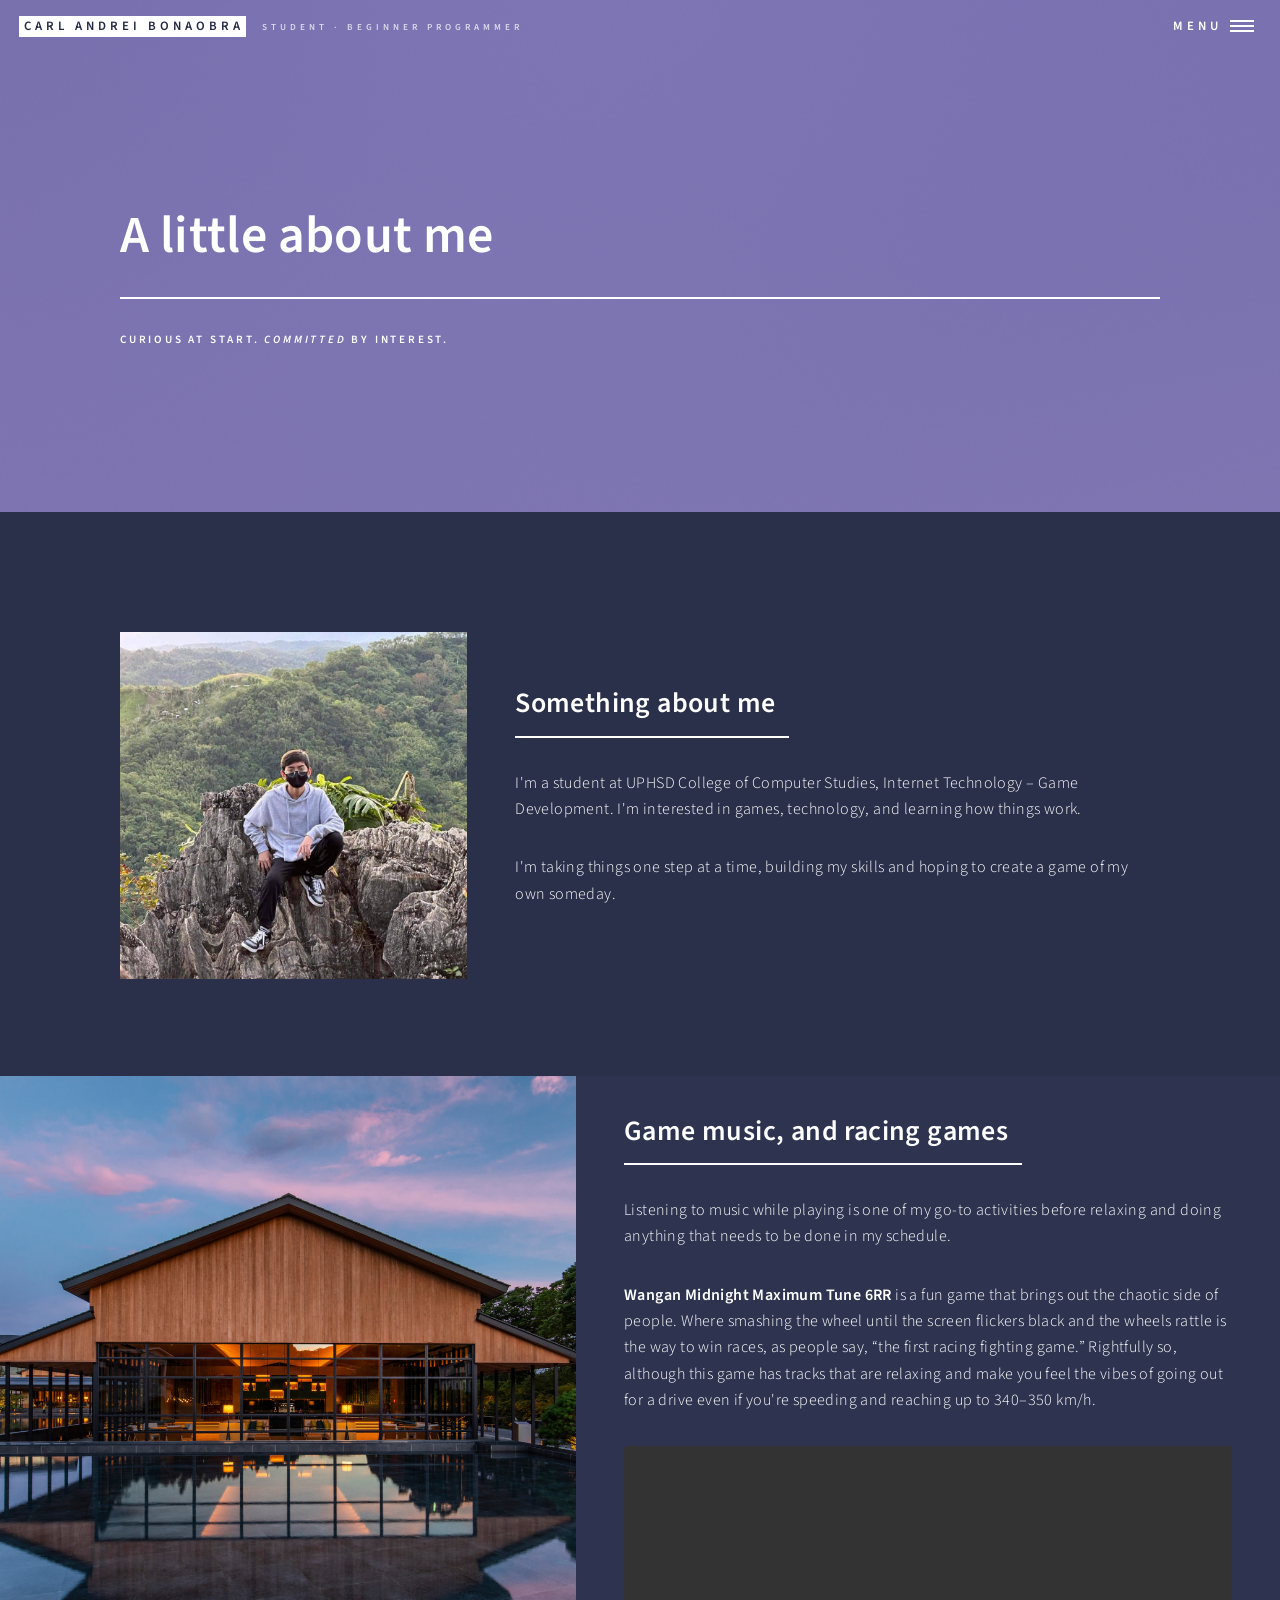
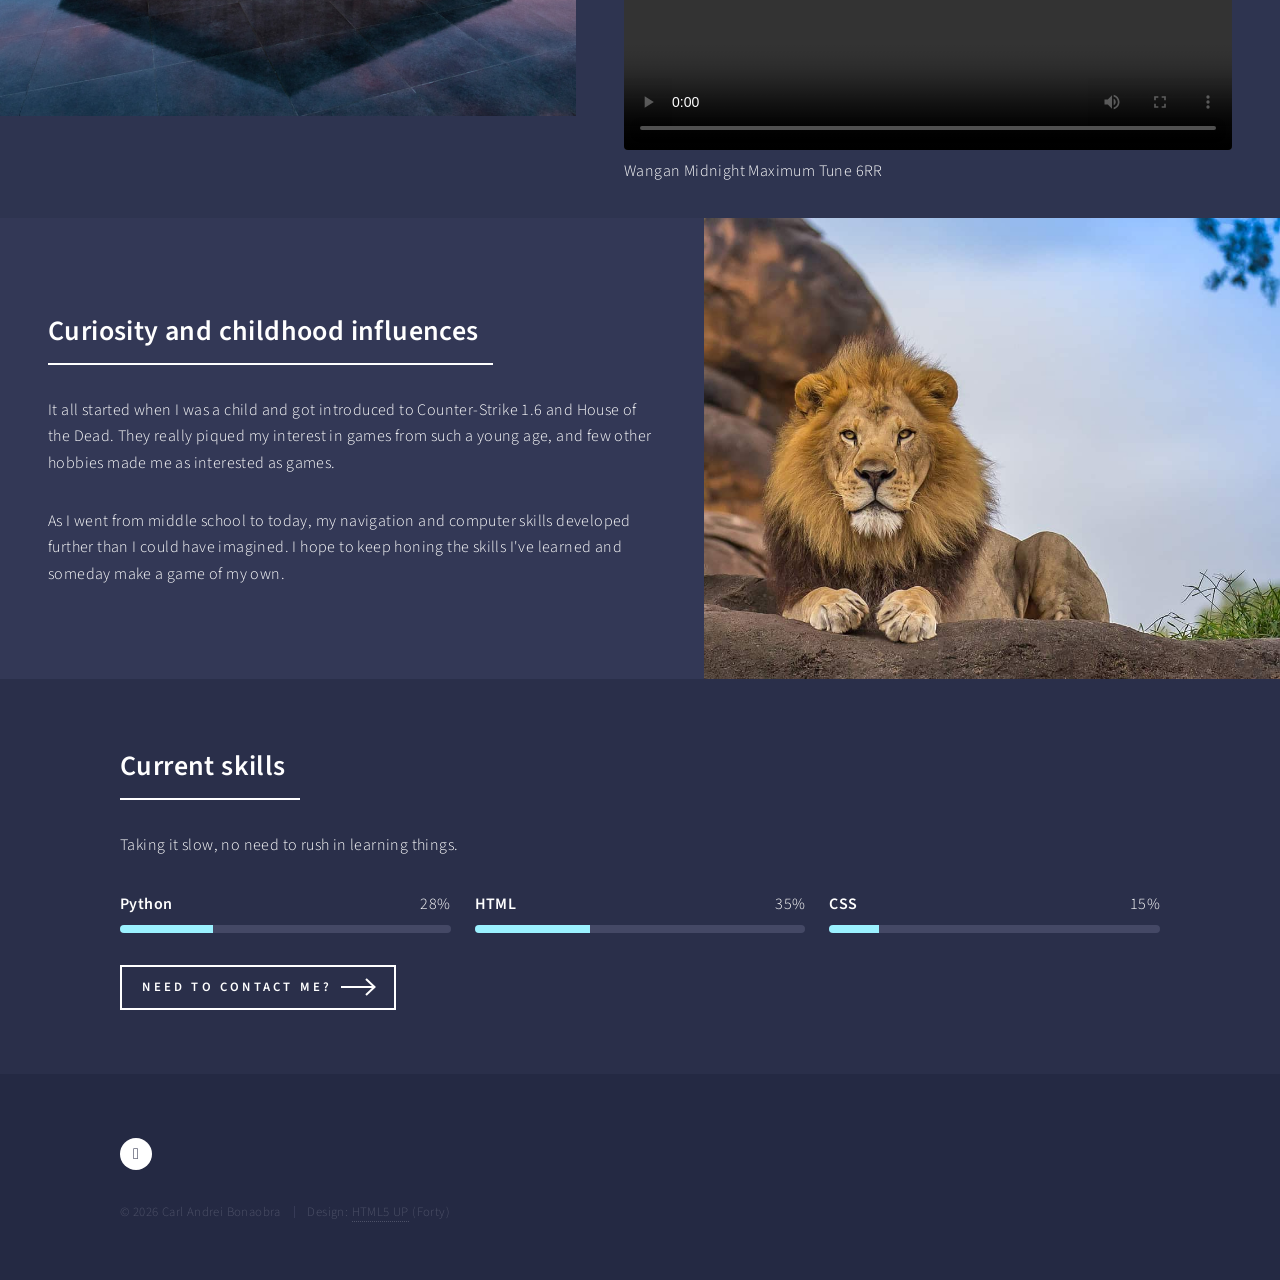
==== about.html @ a908ef57 "Add files via upload" ====
<!DOCTYPE HTML>
<html lang="en">
<head>
<title>About — Carl Andrei Bonaobra</title>
<meta charset="utf-8">
<meta name="viewport" content="width=device-width, initial-scale=1">
<meta name="description" content="The personal website and image collection of Carl Andrei Bonaobra.">
<link rel="stylesheet" href="assets/css/main.css">
<link rel="stylesheet" href="assets/css/site-overrides.css">
<noscript><link rel="stylesheet" href="assets/css/noscript.css"></noscript>

</head>
<body class="is-preload">
<div id="wrapper">
<header id="header" class="alt">
<a href="index.html" class="logo"><strong>Carl Andrei Bonaobra</strong> <span>Student · Beginner Programmer</span></a>
<nav><a href="#menu">Menu</a></nav>
</header>
<nav id="menu">
<ul class="links"><li><a href="index.html" >Home</a></li><li><a href="portfolio.html" >Gallery</a></li><li><a href="about.html" aria-current="page">About</a></li><li><a href="contact.html" >Contact</a></li></ul>
<ul class="actions stacked"><li><a href="portfolio.html" class="button primary fit">Explore the gallery</a></li><li><a href="contact.html" class="button fit">Get in touch</a></li></ul>
</nav>

<section id="banner" class="style2"><div class="inner"><header class="major"><h1>A little about me</h1></header><div class="content"><p>Curious at start. <em>Committed</em> by interest.</p></div></div></section>
<div id="main">
<section class="inner"><div class="about-layout">
<div class="about-photo"><img src="assets/img/site/drei.jpg" alt="Portrait of Carl Andrei Bonaobra"></div>
<div><header class="major"><h2>Something about me</h2></header>
<p>I'm a student at UPHSD College of Computer Studies, Internet Technology – Game Development. I'm interested in games, technology, and learning how things work.</p>
<p>I'm taking things one step at a time, building my skills and hoping to create a game of my own someday.</p></div></div></section>
<section class="spotlights">
<section><a href="portfolio.html" class="image"><img src="assets/img/site/ROKU%20KYOTO.jpg" alt="A resort image from the gallery" data-position="center center"></a><div class="content"><div class="inner"><header class="major"><h2>Game music, and racing games</h2></header>
<p>Listening to music while playing is one of my go-to activities before relaxing and doing anything that needs to be done in my schedule.</p>
<p><strong>Wangan Midnight Maximum Tune 6RR</strong> is a fun game that brings out the chaotic side of people. Where smashing the wheel until the screen flickers black and the wheels rattle is the way to win races, as people say, “the first racing fighting game.” Rightfully so, although this game has tracks that are relaxing and make you feel the vibes of going out for a drive even if you're speeding and reaching up to 340–350 km/h.</p>
<div class="video-embed" style="margin-top:1.5rem;">
  <video controls preload="metadata" playsinline style="display:block;width:100%;height:auto;border-radius:0.25rem;">
    <source src="assets/video/wmmt6rr.mp4" type="video/mp4">
    Your browser does not support HTML5 video.
  </video>
  <p class="video-caption" style="margin-top:.5rem;"><small>Wangan Midnight Maximum Tune 6RR</small></p>
</div></div></div></section>
<section><a href="portfolio.html" class="image"><img src="assets/img/site/lion.jpg" alt="Lion from the image collection"></a><div class="content"><div class="inner"><header class="major"><h2>Curiosity and childhood influences</h2></header>
<p>It all started when I was a child and got introduced to Counter-Strike 1.6 and House of the Dead. They really piqued my interest in games from such a young age, and few other hobbies made me as interested as games.</p>
<p>As I went from middle school to today, my navigation and computer skills developed further than I could have imagined. I hope to keep honing the skills I've learned and someday make a game of my own.</p></div></div></section>
</section>
<section class="inner"><header class="major"><h2>Current skills</h2></header><p>Taking it slow, no need to rush in learning things.</p>
<div class="skill-list">
<div class="skill"><div><strong>Python</strong><span>28%</span></div><div class="skill-track"><span style="width:28%"></span></div></div>
<div class="skill"><div><strong>HTML</strong><span>35%</span></div><div class="skill-track"><span style="width:35%"></span></div></div>
<div class="skill"><div><strong>CSS</strong><span>15%</span></div><div class="skill-track"><span style="width:15%"></span></div></div>
</div>
<ul class="actions"><li><a href="contact.html" class="button next">Need to contact me?</a></li></ul>
</section></div>

<footer id="footer"><div class="inner">
<ul class="icons"><li><a href="mailto:carlandrei2006@gmail.com" class="icon solid alt fa-envelope"><span class="label">Email</span></a></li></ul>
<ul class="copyright"><li>© 2026 Carl Andrei Bonaobra</li><li>Design: <a href="https://html5up.net">HTML5 UP</a> (Forty)</li></ul>
</div></footer>
</div>
<script src="assets/js/jquery.min.js"></script>
<script src="assets/js/jquery.scrolly.min.js"></script>
<script src="assets/js/jquery.scrollex.min.js"></script>
<script src="assets/js/browser.min.js"></script>
<script src="assets/js/breakpoints.min.js"></script>
<script src="assets/js/util.js"></script>
<script src="assets/js/main.js"></script>
<script src="assets/js/site.js"></script>

</body></html>
---- assets/css/main.css ----
@import url(fontawesome-all.min.css);
@import url("https://fonts.googleapis.com/css?family=Source+Sans+Pro:300,300italic,600,600italic");

/*
	Forty by HTML5 UP
	html5up.net | @ajlkn
	Free for personal and commercial use under the CCA 3.0 license (html5up.net/license)
*/

html, body, div, span, applet, object,
iframe, h1, h2, h3, h4, h5, h6, p, blockquote,
pre, a, abbr, acronym, address, big, cite,
code, del, dfn, em, img, ins, kbd, q, s, samp,
small, strike, strong, sub, sup, tt, var, b,
u, i, center, dl, dt, dd, ol, ul, li, fieldset,
form, label, legend, table, caption, tbody,
tfoot, thead, tr, th, td, article, aside,
canvas, details, embed, figure, figcaption,
footer, header, hgroup, menu, nav, output, ruby,
section, summary, time, mark, audio, video {
	margin: 0;
	padding: 0;
	border: 0;
	font-size: 100%;
	font: inherit;
	vertical-align: baseline;}

article, aside, details, figcaption, figure,
footer, header, hgroup, menu, nav, section {
	display: block;}

body {
	line-height: 1;
}

ol, ul {
	list-style: none;
}

blockquote, q {
	quotes: none;
}

	blockquote:before, blockquote:after, q:before, q:after {
		content: '';
		content: none;
	}

table {
	border-collapse: collapse;
	border-spacing: 0;
}

body {
	-webkit-text-size-adjust: none;
}

mark {
	background-color: transparent;
	color: inherit;
}

input::-moz-focus-inner {
	border: 0;
	padding: 0;
}

input, select, textarea {
	-moz-appearance: none;
	-webkit-appearance: none;
	-ms-appearance: none;
	appearance: none;
}

/* Basic */

	@-ms-viewport {
		width: device-width;
	}

	body {
		-ms-overflow-style: scrollbar;
	}

	@media screen and (max-width: 480px) {

		html, body {
			min-width: 320px;
		}

	}

	html {
		box-sizing: border-box;
	}

	*, *:before, *:after {
		box-sizing: inherit;
	}

	body {
		background: #242943;
	}

		body.is-preload *, body.is-preload *:before, body.is-preload *:after {
			-moz-animation: none !important;
			-webkit-animation: none !important;
			-ms-animation: none !important;
			animation: none !important;
			-moz-transition: none !important;
			-webkit-transition: none !important;
			-ms-transition: none !important;
			transition: none !important;
		}

/* Type */

	body, input, select, textarea {
		color: #ffffff;
		font-family: "Source Sans Pro", Helvetica, sans-serif;
		font-size: 17pt;
		font-weight: 300;
		letter-spacing: 0.025em;
		line-height: 1.65;
	}

		@media screen and (max-width: 1680px) {

			body, input, select, textarea {
				font-size: 14pt;
			}

		}

		@media screen and (max-width: 1280px) {

			body, input, select, textarea {
				font-size: 12pt;
			}

		}

		@media screen and (max-width: 360px) {

			body, input, select, textarea {
				font-size: 11pt;
			}

		}

	a {
		-moz-transition: color 0.2s ease-in-out, border-bottom-color 0.2s ease-in-out;
		-webkit-transition: color 0.2s ease-in-out, border-bottom-color 0.2s ease-in-out;
		-ms-transition: color 0.2s ease-in-out, border-bottom-color 0.2s ease-in-out;
		transition: color 0.2s ease-in-out, border-bottom-color 0.2s ease-in-out;
		border-bottom: dotted 1px;
		color: inherit;
		text-decoration: none;
	}

		a:hover {
			border-bottom-color: transparent;
			color: #9bf1ff !important;
		}

		a:active {
			color: #53e3fb !important;
		}

	strong, b {
		color: #ffffff;
		font-weight: 600;
	}

	em, i {
		font-style: italic;
	}

	p {
		margin: 0 0 2em 0;
	}

	h1, h2, h3, h4, h5, h6 {
		color: #ffffff;
		font-weight: 600;
		line-height: 1.65;
		margin: 0 0 1em 0;
	}

		h1 a, h2 a, h3 a, h4 a, h5 a, h6 a {
			color: inherit;
			border-bottom: 0;
		}

	h1 {
		font-size: 2.5em;
	}

	h2 {
		font-size: 1.75em;
	}

	h3 {
		font-size: 1.35em;
	}

	h4 {
		font-size: 1.1em;
	}

	h5 {
		font-size: 0.9em;
	}

	h6 {
		font-size: 0.7em;
	}

	@media screen and (max-width: 736px) {

		h1 {
			font-size: 2em;
		}

		h2 {
			font-size: 1.5em;
		}

		h3 {
			font-size: 1.25em;
		}

	}

	sub {
		font-size: 0.8em;
		position: relative;
		top: 0.5em;
	}

	sup {
		font-size: 0.8em;
		position: relative;
		top: -0.5em;
	}

	blockquote {
		border-left: solid 4px rgba(212, 212, 255, 0.1);
		font-style: italic;
		margin: 0 0 2em 0;
		padding: 0.5em 0 0.5em 2em;
	}

	code {
		background: rgba(212, 212, 255, 0.035);
		font-family: "Courier New", monospace;
		font-size: 0.9em;
		margin: 0 0.25em;
		padding: 0.25em 0.65em;
	}

	pre {
		-webkit-overflow-scrolling: touch;
		font-family: "Courier New", monospace;
		font-size: 0.9em;
		margin: 0 0 2em 0;
	}

		pre code {
			display: block;
			line-height: 1.75;
			padding: 1em 1.5em;
			overflow-x: auto;
		}

	hr {
		border: 0;
		border-bottom: solid 1px rgba(212, 212, 255, 0.1);
		margin: 2em 0;
	}

		hr.major {
			margin: 3em 0;
		}

	.align-left {
		text-align: left;
	}

	.align-center {
		text-align: center;
	}

	.align-right {
		text-align: right;
	}

/* Row */

	.row {
		display: flex;
		flex-wrap: wrap;
		box-sizing: border-box;
		align-items: stretch;
	}

		.row > * {
			box-sizing: border-box;
		}

		.row.gtr-uniform > * > :last-child {
			margin-bottom: 0;
		}

		.row.aln-left {
			justify-content: flex-start;
		}

		.row.aln-center {
			justify-content: center;
		}

		.row.aln-right {
			justify-content: flex-end;
		}

		.row.aln-top {
			align-items: flex-start;
		}

		.row.aln-middle {
			align-items: center;
		}

		.row.aln-bottom {
			align-items: flex-end;
		}

		.row > .imp {
			order: -1;
		}

		.row > .col-1 {
			width: 8.33333%;
		}

		.row > .off-1 {
			margin-left: 8.33333%;
		}

		.row > .col-2 {
			width: 16.66667%;
		}

		.row > .off-2 {
			margin-left: 16.66667%;
		}

		.row > .col-3 {
			width: 25%;
		}

		.row > .off-3 {
			margin-left: 25%;
		}

		.row > .col-4 {
			width: 33.33333%;
		}

		.row > .off-4 {
			margin-left: 33.33333%;
		}

		.row > .col-5 {
			width: 41.66667%;
		}

		.row > .off-5 {
			margin-left: 41.66667%;
		}

		.row > .col-6 {
			width: 50%;
		}

		.row > .off-6 {
			margin-left: 50%;
		}

		.row > .col-7 {
			width: 58.33333%;
		}

		.row > .off-7 {
			margin-left: 58.33333%;
		}

		.row > .col-8 {
			width: 66.66667%;
		}

		.row > .off-8 {
			margin-left: 66.66667%;
		}

		.row > .col-9 {
			width: 75%;
		}

		.row > .off-9 {
			margin-left: 75%;
		}

		.row > .col-10 {
			width: 83.33333%;
		}

		.row > .off-10 {
			margin-left: 83.33333%;
		}

		.row > .col-11 {
			width: 91.66667%;
		}

		.row > .off-11 {
			margin-left: 91.66667%;
		}

		.row > .col-12 {
			width: 100%;
		}

		.row > .off-12 {
			margin-left: 100%;
		}

		.row.gtr-0 {
			margin-top: 0;
			margin-left: 0em;
		}

			.row.gtr-0 > * {
				padding: 0 0 0 0em;
			}

			.row.gtr-0.gtr-uniform {
				margin-top: 0em;
			}

				.row.gtr-0.gtr-uniform > * {
					padding-top: 0em;
				}

		.row.gtr-25 {
			margin-top: 0;
			margin-left: -0.5em;
		}

			.row.gtr-25 > * {
				padding: 0 0 0 0.5em;
			}

			.row.gtr-25.gtr-uniform {
				margin-top: -0.5em;
			}

				.row.gtr-25.gtr-uniform > * {
					padding-top: 0.5em;
				}

		.row.gtr-50 {
			margin-top: 0;
			margin-left: -1em;
		}

			.row.gtr-50 > * {
				padding: 0 0 0 1em;
			}

			.row.gtr-50.gtr-uniform {
				margin-top: -1em;
			}

				.row.gtr-50.gtr-uniform > * {
					padding-top: 1em;
				}

		.row {
			margin-top: 0;
			margin-left: -2em;
		}

			.row > * {
				padding: 0 0 0 2em;
			}

			.row.gtr-uniform {
				margin-top: -2em;
			}

				.row.gtr-uniform > * {
					padding-top: 2em;
				}

		.row.gtr-150 {
			margin-top: 0;
			margin-left: -3em;
		}

			.row.gtr-150 > * {
				padding: 0 0 0 3em;
			}

			.row.gtr-150.gtr-uniform {
				margin-top: -3em;
			}

				.row.gtr-150.gtr-uniform > * {
					padding-top: 3em;
				}

		.row.gtr-200 {
			margin-top: 0;
			margin-left: -4em;
		}

			.row.gtr-200 > * {
				padding: 0 0 0 4em;
			}

			.row.gtr-200.gtr-uniform {
				margin-top: -4em;
			}

				.row.gtr-200.gtr-uniform > * {
					padding-top: 4em;
				}

		@media screen and (max-width: 1680px) {

			.row {
				display: flex;
				flex-wrap: wrap;
				box-sizing: border-box;
				align-items: stretch;
			}

				.row > * {
					box-sizing: border-box;
				}

				.row.gtr-uniform > * > :last-child {
					margin-bottom: 0;
				}

				.row.aln-left {
					justify-content: flex-start;
				}

				.row.aln-center {
					justify-content: center;
				}

				.row.aln-right {
					justify-content: flex-end;
				}

				.row.aln-top {
					align-items: flex-start;
				}

				.row.aln-middle {
					align-items: center;
				}

				.row.aln-bottom {
					align-items: flex-end;
				}

				.row > .imp-xlarge {
					order: -1;
				}

				.row > .col-1-xlarge {
					width: 8.33333%;
				}

				.row > .off-1-xlarge {
					margin-left: 8.33333%;
				}

				.row > .col-2-xlarge {
					width: 16.66667%;
				}

				.row > .off-2-xlarge {
					margin-left: 16.66667%;
				}

				.row > .col-3-xlarge {
					width: 25%;
				}

				.row > .off-3-xlarge {
					margin-left: 25%;
				}

				.row > .col-4-xlarge {
					width: 33.33333%;
				}

				.row > .off-4-xlarge {
					margin-left: 33.33333%;
				}

				.row > .col-5-xlarge {
					width: 41.66667%;
				}

				.row > .off-5-xlarge {
					margin-left: 41.66667%;
				}

				.row > .col-6-xlarge {
					width: 50%;
				}

				.row > .off-6-xlarge {
					margin-left: 50%;
				}

				.row > .col-7-xlarge {
					width: 58.33333%;
				}

				.row > .off-7-xlarge {
					margin-left: 58.33333%;
				}

				.row > .col-8-xlarge {
					width: 66.66667%;
				}

				.row > .off-8-xlarge {
					margin-left: 66.66667%;
				}

				.row > .col-9-xlarge {
					width: 75%;
				}

				.row > .off-9-xlarge {
					margin-left: 75%;
				}

				.row > .col-10-xlarge {
					width: 83.33333%;
				}

				.row > .off-10-xlarge {
					margin-left: 83.33333%;
				}

				.row > .col-11-xlarge {
					width: 91.66667%;
				}

				.row > .off-11-xlarge {
					margin-left: 91.66667%;
				}

				.row > .col-12-xlarge {
					width: 100%;
				}

				.row > .off-12-xlarge {
					margin-left: 100%;
				}

				.row.gtr-0 {
					margin-top: 0;
					margin-left: 0em;
				}

					.row.gtr-0 > * {
						padding: 0 0 0 0em;
					}

					.row.gtr-0.gtr-uniform {
						margin-top: 0em;
					}

						.row.gtr-0.gtr-uniform > * {
							padding-top: 0em;
						}

				.row.gtr-25 {
					margin-top: 0;
					margin-left: -0.5em;
				}

					.row.gtr-25 > * {
						padding: 0 0 0 0.5em;
					}

					.row.gtr-25.gtr-uniform {
						margin-top: -0.5em;
					}

						.row.gtr-25.gtr-uniform > * {
							padding-top: 0.5em;
						}

				.row.gtr-50 {
					margin-top: 0;
					margin-left: -1em;
				}

					.row.gtr-50 > * {
						padding: 0 0 0 1em;
					}

					.row.gtr-50.gtr-uniform {
						margin-top: -1em;
					}

						.row.gtr-50.gtr-uniform > * {
							padding-top: 1em;
						}

				.row {
					margin-top: 0;
					margin-left: -2em;
				}

					.row > * {
						padding: 0 0 0 2em;
					}

					.row.gtr-uniform {
						margin-top: -2em;
					}

						.row.gtr-uniform > * {
							padding-top: 2em;
						}

				.row.gtr-150 {
					margin-top: 0;
					margin-left: -3em;
				}

					.row.gtr-150 > * {
						padding: 0 0 0 3em;
					}

					.row.gtr-150.gtr-uniform {
						margin-top: -3em;
					}

						.row.gtr-150.gtr-uniform > * {
							padding-top: 3em;
						}

				.row.gtr-200 {
					margin-top: 0;
					margin-left: -4em;
				}

					.row.gtr-200 > * {
						padding: 0 0 0 4em;
					}

					.row.gtr-200.gtr-uniform {
						margin-top: -4em;
					}

						.row.gtr-200.gtr-uniform > * {
							padding-top: 4em;
						}

		}

		@media screen and (max-width: 1280px) {

			.row {
				display: flex;
				flex-wrap: wrap;
				box-sizing: border-box;
				align-items: stretch;
			}

				.row > * {
					box-sizing: border-box;
				}

				.row.gtr-uniform > * > :last-child {
					margin-bottom: 0;
				}

				.row.aln-left {
					justify-content: flex-start;
				}

				.row.aln-center {
					justify-content: center;
				}

				.row.aln-right {
					justify-content: flex-end;
				}

				.row.aln-top {
					align-items: flex-start;
				}

				.row.aln-middle {
					align-items: center;
				}

				.row.aln-bottom {
					align-items: flex-end;
				}

				.row > .imp-large {
					order: -1;
				}

				.row > .col-1-large {
					width: 8.33333%;
				}

				.row > .off-1-large {
					margin-left: 8.33333%;
				}

				.row > .col-2-large {
					width: 16.66667%;
				}

				.row > .off-2-large {
					margin-left: 16.66667%;
				}

				.row > .col-3-large {
					width: 25%;
				}

				.row > .off-3-large {
					margin-left: 25%;
				}

				.row > .col-4-large {
					width: 33.33333%;
				}

				.row > .off-4-large {
					margin-left: 33.33333%;
				}

				.row > .col-5-large {
					width: 41.66667%;
				}

				.row > .off-5-large {
					margin-left: 41.66667%;
				}

				.row > .col-6-large {
					width: 50%;
				}

				.row > .off-6-large {
					margin-left: 50%;
				}

				.row > .col-7-large {
					width: 58.33333%;
				}

				.row > .off-7-large {
					margin-left: 58.33333%;
				}

				.row > .col-8-large {
					width: 66.66667%;
				}

				.row > .off-8-large {
					margin-left: 66.66667%;
				}

				.row > .col-9-large {
					width: 75%;
				}

				.row > .off-9-large {
					margin-left: 75%;
				}

				.row > .col-10-large {
					width: 83.33333%;
				}

				.row > .off-10-large {
					margin-left: 83.33333%;
				}

				.row > .col-11-large {
					width: 91.66667%;
				}

				.row > .off-11-large {
					margin-left: 91.66667%;
				}

				.row > .col-12-large {
					width: 100%;
				}

				.row > .off-12-large {
					margin-left: 100%;
				}

				.row.gtr-0 {
					margin-top: 0;
					margin-left: 0em;
				}

					.row.gtr-0 > * {
						padding: 0 0 0 0em;
					}

					.row.gtr-0.gtr-uniform {
						margin-top: 0em;
					}

						.row.gtr-0.gtr-uniform > * {
							padding-top: 0em;
						}

				.row.gtr-25 {
					margin-top: 0;
					margin-left: -0.375em;
				}

					.row.gtr-25 > * {
						padding: 0 0 0 0.375em;
					}

					.row.gtr-25.gtr-uniform {
						margin-top: -0.375em;
					}

						.row.gtr-25.gtr-uniform > * {
							padding-top: 0.375em;
						}

				.row.gtr-50 {
					margin-top: 0;
					margin-left: -0.75em;
				}

					.row.gtr-50 > * {
						padding: 0 0 0 0.75em;
					}

					.row.gtr-50.gtr-uniform {
						margin-top: -0.75em;
					}

						.row.gtr-50.gtr-uniform > * {
							padding-top: 0.75em;
						}

				.row {
					margin-top: 0;
					margin-left: -1.5em;
				}

					.row > * {
						padding: 0 0 0 1.5em;
					}

					.row.gtr-uniform {
						margin-top: -1.5em;
					}

						.row.gtr-uniform > * {
							padding-top: 1.5em;
						}

				.row.gtr-150 {
					margin-top: 0;
					margin-left: -2.25em;
				}

					.row.gtr-150 > * {
						padding: 0 0 0 2.25em;
					}

					.row.gtr-150.gtr-uniform {
						margin-top: -2.25em;
					}

						.row.gtr-150.gtr-uniform > * {
							padding-top: 2.25em;
						}

				.row.gtr-200 {
					margin-top: 0;
					margin-left: -3em;
				}

					.row.gtr-200 > * {
						padding: 0 0 0 3em;
					}

					.row.gtr-200.gtr-uniform {
						margin-top: -3em;
					}

						.row.gtr-200.gtr-uniform > * {
							padding-top: 3em;
						}

		}

		@media screen and (max-width: 980px) {

			.row {
				display: flex;
				flex-wrap: wrap;
				box-sizing: border-box;
				align-items: stretch;
			}

				.row > * {
					box-sizing: border-box;
				}

				.row.gtr-uniform > * > :last-child {
					margin-bottom: 0;
				}

				.row.aln-left {
					justify-content: flex-start;
				}

				.row.aln-center {
					justify-content: center;
				}

				.row.aln-right {
					justify-content: flex-end;
				}

				.row.aln-top {
					align-items: flex-start;
				}

				.row.aln-middle {
					align-items: center;
				}

				.row.aln-bottom {
					align-items: flex-end;
				}

				.row > .imp-medium {
					order: -1;
				}

				.row > .col-1-medium {
					width: 8.33333%;
				}

				.row > .off-1-medium {
					margin-left: 8.33333%;
				}

				.row > .col-2-medium {
					width: 16.66667%;
				}

				.row > .off-2-medium {
					margin-left: 16.66667%;
				}

				.row > .col-3-medium {
					width: 25%;
				}

				.row > .off-3-medium {
					margin-left: 25%;
				}

				.row > .col-4-medium {
					width: 33.33333%;
				}

				.row > .off-4-medium {
					margin-left: 33.33333%;
				}

				.row > .col-5-medium {
					width: 41.66667%;
				}

				.row > .off-5-medium {
					margin-left: 41.66667%;
				}

				.row > .col-6-medium {
					width: 50%;
				}

				.row > .off-6-medium {
					margin-left: 50%;
				}

				.row > .col-7-medium {
					width: 58.33333%;
				}

				.row > .off-7-medium {
					margin-left: 58.33333%;
				}

				.row > .col-8-medium {
					width: 66.66667%;
				}

				.row > .off-8-medium {
					margin-left: 66.66667%;
				}

				.row > .col-9-medium {
					width: 75%;
				}

				.row > .off-9-medium {
					margin-left: 75%;
				}

				.row > .col-10-medium {
					width: 83.33333%;
				}

				.row > .off-10-medium {
					margin-left: 83.33333%;
				}

				.row > .col-11-medium {
					width: 91.66667%;
				}

				.row > .off-11-medium {
					margin-left: 91.66667%;
				}

				.row > .col-12-medium {
					width: 100%;
				}

				.row > .off-12-medium {
					margin-left: 100%;
				}

				.row.gtr-0 {
					margin-top: 0;
					margin-left: 0em;
				}

					.row.gtr-0 > * {
						padding: 0 0 0 0em;
					}

					.row.gtr-0.gtr-uniform {
						margin-top: 0em;
					}

						.row.gtr-0.gtr-uniform > * {
							padding-top: 0em;
						}

				.row.gtr-25 {
					margin-top: 0;
					margin-left: -0.375em;
				}

					.row.gtr-25 > * {
						padding: 0 0 0 0.375em;
					}

					.row.gtr-25.gtr-uniform {
						margin-top: -0.375em;
					}

						.row.gtr-25.gtr-uniform > * {
							padding-top: 0.375em;
						}

				.row.gtr-50 {
					margin-top: 0;
					margin-left: -0.75em;
				}

					.row.gtr-50 > * {
						padding: 0 0 0 0.75em;
					}

					.row.gtr-50.gtr-uniform {
						margin-top: -0.75em;
					}

						.row.gtr-50.gtr-uniform > * {
							padding-top: 0.75em;
						}

				.row {
					margin-top: 0;
					margin-left: -1.5em;
				}

					.row > * {
						padding: 0 0 0 1.5em;
					}

					.row.gtr-uniform {
						margin-top: -1.5em;
					}

						.row.gtr-uniform > * {
							padding-top: 1.5em;
						}

				.row.gtr-150 {
					margin-top: 0;
					margin-left: -2.25em;
				}

					.row.gtr-150 > * {
						padding: 0 0 0 2.25em;
					}

					.row.gtr-150.gtr-uniform {
						margin-top: -2.25em;
					}

						.row.gtr-150.gtr-uniform > * {
							padding-top: 2.25em;
						}

				.row.gtr-200 {
					margin-top: 0;
					margin-left: -3em;
				}

					.row.gtr-200 > * {
						padding: 0 0 0 3em;
					}

					.row.gtr-200.gtr-uniform {
						margin-top: -3em;
					}

						.row.gtr-200.gtr-uniform > * {
							padding-top: 3em;
						}

		}

		@media screen and (max-width: 736px) {

			.row {
				display: flex;
				flex-wrap: wrap;
				box-sizing: border-box;
				align-items: stretch;
			}

				.row > * {
					box-sizing: border-box;
				}

				.row.gtr-uniform > * > :last-child {
					margin-bottom: 0;
				}

				.row.aln-left {
					justify-content: flex-start;
				}

				.row.aln-center {
					justify-content: center;
				}

				.row.aln-right {
					justify-content: flex-end;
				}

				.row.aln-top {
					align-items: flex-start;
				}

				.row.aln-middle {
					align-items: center;
				}

				.row.aln-bottom {
					align-items: flex-end;
				}

				.row > .imp-small {
					order: -1;
				}

				.row > .col-1-small {
					width: 8.33333%;
				}

				.row > .off-1-small {
					margin-left: 8.33333%;
				}

				.row > .col-2-small {
					width: 16.66667%;
				}

				.row > .off-2-small {
					margin-left: 16.66667%;
				}

				.row > .col-3-small {
					width: 25%;
				}

				.row > .off-3-small {
					margin-left: 25%;
				}

				.row > .col-4-small {
					width: 33.33333%;
				}

				.row > .off-4-small {
					margin-left: 33.33333%;
				}

				.row > .col-5-small {
					width: 41.66667%;
				}

				.row > .off-5-small {
					margin-left: 41.66667%;
				}

				.row > .col-6-small {
					width: 50%;
				}

				.row > .off-6-small {
					margin-left: 50%;
				}

				.row > .col-7-small {
					width: 58.33333%;
				}

				.row > .off-7-small {
					margin-left: 58.33333%;
				}

				.row > .col-8-small {
					width: 66.66667%;
				}

				.row > .off-8-small {
					margin-left: 66.66667%;
				}

				.row > .col-9-small {
					width: 75%;
				}

				.row > .off-9-small {
					margin-left: 75%;
				}

				.row > .col-10-small {
					width: 83.33333%;
				}

				.row > .off-10-small {
					margin-left: 83.33333%;
				}

				.row > .col-11-small {
					width: 91.66667%;
				}

				.row > .off-11-small {
					margin-left: 91.66667%;
				}

				.row > .col-12-small {
					width: 100%;
				}

				.row > .off-12-small {
					margin-left: 100%;
				}

				.row.gtr-0 {
					margin-top: 0;
					margin-left: 0em;
				}

					.row.gtr-0 > * {
						padding: 0 0 0 0em;
					}

					.row.gtr-0.gtr-uniform {
						margin-top: 0em;
					}

						.row.gtr-0.gtr-uniform > * {
							padding-top: 0em;
						}

				.row.gtr-25 {
					margin-top: 0;
					margin-left: -0.3125em;
				}

					.row.gtr-25 > * {
						padding: 0 0 0 0.3125em;
					}

					.row.gtr-25.gtr-uniform {
						margin-top: -0.3125em;
					}

						.row.gtr-25.gtr-uniform > * {
							padding-top: 0.3125em;
						}

				.row.gtr-50 {
					margin-top: 0;
					margin-left: -0.625em;
				}

					.row.gtr-50 > * {
						padding: 0 0 0 0.625em;
					}

					.row.gtr-50.gtr-uniform {
						margin-top: -0.625em;
					}

						.row.gtr-50.gtr-uniform > * {
							padding-top: 0.625em;
						}

				.row {
					margin-top: 0;
					margin-left: -1.25em;
				}

					.row > * {
						padding: 0 0 0 1.25em;
					}

					.row.gtr-uniform {
						margin-top: -1.25em;
					}

						.row.gtr-uniform > * {
							padding-top: 1.25em;
						}

				.row.gtr-150 {
					margin-top: 0;
					margin-left: -1.875em;
				}

					.row.gtr-150 > * {
						padding: 0 0 0 1.875em;
					}

					.row.gtr-150.gtr-uniform {
						margin-top: -1.875em;
					}

						.row.gtr-150.gtr-uniform > * {
							padding-top: 1.875em;
						}

				.row.gtr-200 {
					margin-top: 0;
					margin-left: -2.5em;
				}

					.row.gtr-200 > * {
						padding: 0 0 0 2.5em;
					}

					.row.gtr-200.gtr-uniform {
						margin-top: -2.5em;
					}

						.row.gtr-200.gtr-uniform > * {
							padding-top: 2.5em;
						}

		}

		@media screen and (max-width: 480px) {

			.row {
				display: flex;
				flex-wrap: wrap;
				box-sizing: border-box;
				align-items: stretch;
			}

				.row > * {
					box-sizing: border-box;
				}

				.row.gtr-uniform > * > :last-child {
					margin-bottom: 0;
				}

				.row.aln-left {
					justify-content: flex-start;
				}

				.row.aln-center {
					justify-content: center;
				}

				.row.aln-right {
					justify-content: flex-end;
				}

				.row.aln-top {
					align-items: flex-start;
				}

				.row.aln-middle {
					align-items: center;
				}

				.row.aln-bottom {
					align-items: flex-end;
				}

				.row > .imp-xsmall {
					order: -1;
				}

				.row > .col-1-xsmall {
					width: 8.33333%;
				}

				.row > .off-1-xsmall {
					margin-left: 8.33333%;
				}

				.row > .col-2-xsmall {
					width: 16.66667%;
				}

				.row > .off-2-xsmall {
					margin-left: 16.66667%;
				}

				.row > .col-3-xsmall {
					width: 25%;
				}

				.row > .off-3-xsmall {
					margin-left: 25%;
				}

				.row > .col-4-xsmall {
					width: 33.33333%;
				}

				.row > .off-4-xsmall {
					margin-left: 33.33333%;
				}

				.row > .col-5-xsmall {
					width: 41.66667%;
				}

				.row > .off-5-xsmall {
					margin-left: 41.66667%;
				}

				.row > .col-6-xsmall {
					width: 50%;
				}

				.row > .off-6-xsmall {
					margin-left: 50%;
				}

				.row > .col-7-xsmall {
					width: 58.33333%;
				}

				.row > .off-7-xsmall {
					margin-left: 58.33333%;
				}

				.row > .col-8-xsmall {
					width: 66.66667%;
				}

				.row > .off-8-xsmall {
					margin-left: 66.66667%;
				}

				.row > .col-9-xsmall {
					width: 75%;
				}

				.row > .off-9-xsmall {
					margin-left: 75%;
				}

				.row > .col-10-xsmall {
					width: 83.33333%;
				}

				.row > .off-10-xsmall {
					margin-left: 83.33333%;
				}

				.row > .col-11-xsmall {
					width: 91.66667%;
				}

				.row > .off-11-xsmall {
					margin-left: 91.66667%;
				}

				.row > .col-12-xsmall {
					width: 100%;
				}

				.row > .off-12-xsmall {
					margin-left: 100%;
				}

				.row.gtr-0 {
					margin-top: 0;
					margin-left: 0em;
				}

					.row.gtr-0 > * {
						padding: 0 0 0 0em;
					}

					.row.gtr-0.gtr-uniform {
						margin-top: 0em;
					}

						.row.gtr-0.gtr-uniform > * {
							padding-top: 0em;
						}

				.row.gtr-25 {
					margin-top: 0;
					margin-left: -0.3125em;
				}

					.row.gtr-25 > * {
						padding: 0 0 0 0.3125em;
					}

					.row.gtr-25.gtr-uniform {
						margin-top: -0.3125em;
					}

						.row.gtr-25.gtr-uniform > * {
							padding-top: 0.3125em;
						}

				.row.gtr-50 {
					margin-top: 0;
					margin-left: -0.625em;
				}

					.row.gtr-50 > * {
						padding: 0 0 0 0.625em;
					}

					.row.gtr-50.gtr-uniform {
						margin-top: -0.625em;
					}

						.row.gtr-50.gtr-uniform > * {
							padding-top: 0.625em;
						}

				.row {
					margin-top: 0;
					margin-left: -1.25em;
				}

					.row > * {
						padding: 0 0 0 1.25em;
					}

					.row.gtr-uniform {
						margin-top: -1.25em;
					}

						.row.gtr-uniform > * {
							padding-top: 1.25em;
						}

				.row.gtr-150 {
					margin-top: 0;
					margin-left: -1.875em;
				}

					.row.gtr-150 > * {
						padding: 0 0 0 1.875em;
					}

					.row.gtr-150.gtr-uniform {
						margin-top: -1.875em;
					}

						.row.gtr-150.gtr-uniform > * {
							padding-top: 1.875em;
						}

				.row.gtr-200 {
					margin-top: 0;
					margin-left: -2.5em;
				}

					.row.gtr-200 > * {
						padding: 0 0 0 2.5em;
					}

					.row.gtr-200.gtr-uniform {
						margin-top: -2.5em;
					}

						.row.gtr-200.gtr-uniform > * {
							padding-top: 2.5em;
						}

		}

/* Section/Article */

	section.special, article.special {
		text-align: center;
	}

	header.major {
		width: -moz-max-content;
		width: -webkit-max-content;
		width: -ms-max-content;
		width: max-content;
		margin-bottom: 2em;
	}

		header.major > :first-child {
			margin-bottom: 0;
			width: calc(100% + 0.5em);
		}

			header.major > :first-child:after {
				content: '';
				background-color: #ffffff;
				display: block;
				height: 2px;
				margin: 0.325em 0 0.5em 0;
				width: 100%;
			}

		header.major > p {
			font-size: 0.7em;
			font-weight: 600;
			letter-spacing: 0.25em;
			margin-bottom: 0;
			text-transform: uppercase;
		}

		body.is-ie header.major > :first-child:after {
			max-width: 9em;
		}

		body.is-ie header.major > h1:after {
			max-width: 100% !important;
		}

	@media screen and (max-width: 736px) {

		header.major > p br {
			display: none;
		}

	}

/* Form */

	form {
		margin: 0 0 2em 0;
	}

		form > :last-child {
			margin-bottom: 0;
		}

		form > .fields {
			display: -moz-flex;
			display: -webkit-flex;
			display: -ms-flex;
			display: flex;
			-moz-flex-wrap: wrap;
			-webkit-flex-wrap: wrap;
			-ms-flex-wrap: wrap;
			flex-wrap: wrap;
			width: calc(100% + 3em);
			margin: -1.5em 0 2em -1.5em;
		}

			form > .fields > .field {
				-moz-flex-grow: 0;
				-webkit-flex-grow: 0;
				-ms-flex-grow: 0;
				flex-grow: 0;
				-moz-flex-shrink: 0;
				-webkit-flex-shrink: 0;
				-ms-flex-shrink: 0;
				flex-shrink: 0;
				padding: 1.5em 0 0 1.5em;
				width: calc(100% - 1.5em);
			}

				form > .fields > .field.half {
					width: calc(50% - 0.75em);
				}

				form > .fields > .field.third {
					width: calc(100%/3 - 0.5em);
				}

				form > .fields > .field.quarter {
					width: calc(25% - 0.375em);
				}

		@media screen and (max-width: 480px) {

			form > .fields {
				width: calc(100% + 3em);
				margin: -1.5em 0 2em -1.5em;
			}

				form > .fields > .field {
					padding: 1.5em 0 0 1.5em;
					width: calc(100% - 1.5em);
				}

					form > .fields > .field.half {
						width: calc(100% - 1.5em);
					}

					form > .fields > .field.third {
						width: calc(100% - 1.5em);
					}

					form > .fields > .field.quarter {
						width: calc(100% - 1.5em);
					}

		}

	label {
		color: #ffffff;
		display: block;
		font-size: 0.8em;
		font-weight: 600;
		letter-spacing: 0.25em;
		margin: 0 0 1em 0;
		text-transform: uppercase;
	}

	input[type="text"],
	input[type="password"],
	input[type="email"],
	input[type="tel"],
	input[type="search"],
	input[type="url"],
	select,
	textarea {
		-moz-appearance: none;
		-webkit-appearance: none;
		-ms-appearance: none;
		appearance: none;
		background: rgba(212, 212, 255, 0.035);
		border: none;
		border-radius: 0;
		color: inherit;
		display: block;
		outline: 0;
		padding: 0 1em;
		text-decoration: none;
		width: 100%;
	}

		input[type="text"]:invalid,
		input[type="password"]:invalid,
		input[type="email"]:invalid,
		input[type="tel"]:invalid,
		input[type="search"]:invalid,
		input[type="url"]:invalid,
		select:invalid,
		textarea:invalid {
			box-shadow: none;
		}

		input[type="text"]:focus,
		input[type="password"]:focus,
		input[type="email"]:focus,
		input[type="tel"]:focus,
		input[type="search"]:focus,
		input[type="url"]:focus,
		select:focus,
		textarea:focus {
			border-color: #9bf1ff;
			box-shadow: 0 0 0 2px #9bf1ff;
		}

	select {
		background-image: url("data:image/svg+xml;charset=utf8,%3Csvg xmlns='http://www.w3.org/2000/svg' width='40' height='40' preserveAspectRatio='none' viewBox='0 0 40 40'%3E%3Cpath d='M9.4,12.3l10.4,10.4l10.4-10.4c0.2-0.2,0.5-0.4,0.9-0.4c0.3,0,0.6,0.1,0.9,0.4l3.3,3.3c0.2,0.2,0.4,0.5,0.4,0.9 c0,0.4-0.1,0.6-0.4,0.9L20.7,31.9c-0.2,0.2-0.5,0.4-0.9,0.4c-0.3,0-0.6-0.1-0.9-0.4L4.3,17.3c-0.2-0.2-0.4-0.5-0.4-0.9 c0-0.4,0.1-0.6,0.4-0.9l3.3-3.3c0.2-0.2,0.5-0.4,0.9-0.4S9.1,12.1,9.4,12.3z' fill='rgba(212, 212, 255, 0.1)' /%3E%3C/svg%3E");
		background-size: 1.25rem;
		background-repeat: no-repeat;
		background-position: calc(100% - 1rem) center;
		height: 2.75em;
		padding-right: 2.75em;
		text-overflow: ellipsis;
	}

		select option {
			color: #ffffff;
			background: #242943;
		}

		select:focus::-ms-value {
			background-color: transparent;
		}

		select::-ms-expand {
			display: none;
		}

	input[type="text"],
	input[type="password"],
	input[type="email"],
	input[type="tel"],
	input[type="search"],
	input[type="url"],
	select {
		height: 2.75em;
	}

	textarea {
		padding: 0.75em 1em;
	}

	input[type="checkbox"],
	input[type="radio"] {
		-moz-appearance: none;
		-webkit-appearance: none;
		-ms-appearance: none;
		appearance: none;
		display: block;
		float: left;
		margin-right: -2em;
		opacity: 0;
		width: 1em;
		z-index: -1;
	}

		input[type="checkbox"] + label,
		input[type="radio"] + label {
			text-decoration: none;
			color: #ffffff;
			cursor: pointer;
			display: inline-block;
			font-weight: 300;
			padding-left: 2.65em;
			padding-right: 0.75em;
			position: relative;
		}

			input[type="checkbox"] + label:before,
			input[type="radio"] + label:before {
				-moz-osx-font-smoothing: grayscale;
				-webkit-font-smoothing: antialiased;
				display: inline-block;
				font-style: normal;
				font-variant: normal;
				text-rendering: auto;
				line-height: 1;
				text-transform: none !important;
				font-family: 'Font Awesome 5 Free';
				font-weight: 900;
			}

			input[type="checkbox"] + label:before,
			input[type="radio"] + label:before {
				background: rgba(212, 212, 255, 0.035);
				content: '';
				display: inline-block;
				font-size: 0.8em;
				height: 2.0625em;
				left: 0;
				letter-spacing: 0;
				line-height: 2.0625em;
				position: absolute;
				text-align: center;
				top: 0;
				width: 2.0625em;
			}

		input[type="checkbox"]:checked + label:before,
		input[type="radio"]:checked + label:before {
			background: #ffffff;
			border-color: #9bf1ff;
			content: '\f00c';
			color: #242943;
		}

		input[type="checkbox"]:focus + label:before,
		input[type="radio"]:focus + label:before {
			box-shadow: 0 0 0 2px #9bf1ff;
		}

	input[type="radio"] + label:before {
		border-radius: 100%;
	}

	::-webkit-input-placeholder {
		color: rgba(244, 244, 255, 0.2) !important;
		opacity: 1.0;
	}

	:-moz-placeholder {
		color: rgba(244, 244, 255, 0.2) !important;
		opacity: 1.0;
	}

	::-moz-placeholder {
		color: rgba(244, 244, 255, 0.2) !important;
		opacity: 1.0;
	}

	:-ms-input-placeholder {
		color: rgba(244, 244, 255, 0.2) !important;
		opacity: 1.0;
	}

/* Box */

	.box {
		border: solid 1px rgba(212, 212, 255, 0.1);
		margin-bottom: 2em;
		padding: 1.5em;
	}

		.box > :last-child,
		.box > :last-child > :last-child,
		.box > :last-child > :last-child > :last-child {
			margin-bottom: 0;
		}

		.box.alt {
			border: 0;
			border-radius: 0;
			padding: 0;
		}

/* Icon */

	.icon {
		text-decoration: none;
		border-bottom: none;
		position: relative;
	}

		.icon:before {
			-moz-osx-font-smoothing: grayscale;
			-webkit-font-smoothing: antialiased;
			display: inline-block;
			font-style: normal;
			font-variant: normal;
			text-rendering: auto;
			line-height: 1;
			text-transform: none !important;
			font-family: 'Font Awesome 5 Free';
			font-weight: 400;
		}

		.icon > .label {
			display: none;
		}

		.icon:before {
			line-height: inherit;
		}

		.icon.solid:before {
			font-weight: 900;
		}

		.icon.brands:before {
			font-family: 'Font Awesome 5 Brands';
		}

		.icon.alt:before {
			background-color: #ffffff;
			border-radius: 100%;
			color: #242943;
			display: inline-block;
			height: 2em;
			line-height: 2em;
			text-align: center;
			width: 2em;
		}

	a.icon.alt:before {
		-moz-transition: background-color 0.2s ease-in-out;
		-webkit-transition: background-color 0.2s ease-in-out;
		-ms-transition: background-color 0.2s ease-in-out;
		transition: background-color 0.2s ease-in-out;
	}

	a.icon.alt:hover:before {
		background-color: #6fc3df;
	}

	a.icon.alt:active:before {
		background-color: #37a6cb;
	}

/* Image */

	.image {
		border: 0;
		display: inline-block;
		position: relative;
	}

		.image img {
			display: block;
		}

		.image.left, .image.right {
			max-width: 30%;
		}

			.image.left img, .image.right img {
				width: 100%;
			}

		.image.left {
			float: left;
			margin: 0 1.5em 1.25em 0;
			top: 0.25em;
		}

		.image.right {
			float: right;
			margin: 0 0 1.25em 1.5em;
			top: 0.25em;
		}

		.image.fit {
			display: block;
			margin: 0 0 2em 0;
			width: 100%;
		}

			.image.fit img {
				width: 100%;
			}

		.image.main {
			display: block;
			margin: 2.5em 0;
			width: 100%;
		}

			.image.main img {
				width: 100%;
			}

			@media screen and (max-width: 736px) {

				.image.main {
					margin: 1.5em 0;
				}

			}

/* List */

	ol {
		list-style: decimal;
		margin: 0 0 2em 0;
		padding-left: 1.25em;
	}

		ol li {
			padding-left: 0.25em;
		}

	ul {
		list-style: disc;
		margin: 0 0 2em 0;
		padding-left: 1em;
	}

		ul li {
			padding-left: 0.5em;
		}

		ul.alt {
			list-style: none;
			padding-left: 0;
		}

			ul.alt li {
				border-top: solid 1px rgba(212, 212, 255, 0.1);
				padding: 0.5em 0;
			}

				ul.alt li:first-child {
					border-top: 0;
					padding-top: 0;
				}

	dl {
		margin: 0 0 2em 0;
	}

		dl dt {
			display: block;
			font-weight: 600;
			margin: 0 0 1em 0;
		}

		dl dd {
			margin-left: 2em;
		}

/* Actions */

	ul.actions {
		display: -moz-flex;
		display: -webkit-flex;
		display: -ms-flex;
		display: flex;
		cursor: default;
		list-style: none;
		margin-left: -1em;
		padding-left: 0;
	}

		ul.actions li {
			padding: 0 0 0 1em;
			vertical-align: middle;
		}

		ul.actions.special {
			-moz-justify-content: center;
			-webkit-justify-content: center;
			-ms-justify-content: center;
			justify-content: center;
			width: 100%;
			margin-left: 0;
		}

			ul.actions.special li:first-child {
				padding-left: 0;
			}

		ul.actions.stacked {
			-moz-flex-direction: column;
			-webkit-flex-direction: column;
			-ms-flex-direction: column;
			flex-direction: column;
			margin-left: 0;
		}

			ul.actions.stacked li {
				padding: 1.3em 0 0 0;
			}

				ul.actions.stacked li:first-child {
					padding-top: 0;
				}

		ul.actions.fit {
			width: calc(100% + 1em);
		}

			ul.actions.fit li {
				-moz-flex-grow: 1;
				-webkit-flex-grow: 1;
				-ms-flex-grow: 1;
				flex-grow: 1;
				-moz-flex-shrink: 1;
				-webkit-flex-shrink: 1;
				-ms-flex-shrink: 1;
				flex-shrink: 1;
				width: 100%;
			}

				ul.actions.fit li > * {
					width: 100%;
				}

			ul.actions.fit.stacked {
				width: 100%;
			}

/* Icons */

	ul.icons {
		cursor: default;
		list-style: none;
		padding-left: 0;
	}

		ul.icons li {
			display: inline-block;
			padding: 0 1em 0 0;
		}

			ul.icons li:last-child {
				padding-right: 0;
			}

		@media screen and (max-width: 736px) {

			ul.icons li {
				padding: 0 0.75em 0 0;
			}

		}

/* Pagination */

	ul.pagination {
		cursor: default;
		list-style: none;
		padding-left: 0;
	}

		ul.pagination li {
			display: inline-block;
			padding-left: 0;
			vertical-align: middle;
		}

			ul.pagination li > .page {
				-moz-transition: background-color 0.2s ease-in-out, color 0.2s ease-in-out;
				-webkit-transition: background-color 0.2s ease-in-out, color 0.2s ease-in-out;
				-ms-transition: background-color 0.2s ease-in-out, color 0.2s ease-in-out;
				transition: background-color 0.2s ease-in-out, color 0.2s ease-in-out;
				border-bottom: 0;
				display: inline-block;
				font-size: 0.8em;
				font-weight: 600;
				height: 1.5em;
				line-height: 1.5em;
				margin: 0 0.125em;
				min-width: 1.5em;
				padding: 0 0.5em;
				text-align: center;
			}

				ul.pagination li > .page.active {
					background-color: #ffffff;
					color: #242943;
				}

					ul.pagination li > .page.active:hover {
						background-color: #9bf1ff;
						color: #242943 !important;
					}

					ul.pagination li > .page.active:active {
						background-color: #53e3fb;
					}

			ul.pagination li:first-child {
				padding-right: 0.75em;
			}

			ul.pagination li:last-child {
				padding-left: 0.75em;
			}

		@media screen and (max-width: 480px) {

			ul.pagination li:nth-child(n+2):nth-last-child(n+2) {
				display: none;
			}

			ul.pagination li:first-child {
				padding-right: 0;
			}

		}

/* Table */

	.table-wrapper {
		-webkit-overflow-scrolling: touch;
		overflow-x: auto;
	}

	table {
		margin: 0 0 2em 0;
		width: 100%;
	}

		table tbody tr {
			border: solid 1px rgba(212, 212, 255, 0.1);
			border-left: 0;
			border-right: 0;
		}

			table tbody tr:nth-child(2n + 1) {
				background-color: rgba(212, 212, 255, 0.035);
			}

		table td {
			padding: 0.75em 0.75em;
		}

		table th {
			color: #ffffff;
			font-size: 0.9em;
			font-weight: 600;
			padding: 0 0.75em 0.75em 0.75em;
			text-align: left;
		}

		table thead {
			border-bottom: solid 2px rgba(212, 212, 255, 0.1);
		}

		table tfoot {
			border-top: solid 2px rgba(212, 212, 255, 0.1);
		}

		table.alt {
			border-collapse: separate;
		}

			table.alt tbody tr td {
				border: solid 1px rgba(212, 212, 255, 0.1);
				border-left-width: 0;
				border-top-width: 0;
			}

				table.alt tbody tr td:first-child {
					border-left-width: 1px;
				}

			table.alt tbody tr:first-child td {
				border-top-width: 1px;
			}

			table.alt thead {
				border-bottom: 0;
			}

			table.alt tfoot {
				border-top: 0;
			}

/* Button */

	input[type="submit"],
	input[type="reset"],
	input[type="button"],
	button,
	.button {
		-moz-appearance: none;
		-webkit-appearance: none;
		-ms-appearance: none;
		appearance: none;
		-moz-transition: background-color 0.2s ease-in-out, box-shadow 0.2s ease-in-out, color 0.2s ease-in-out;
		-webkit-transition: background-color 0.2s ease-in-out, box-shadow 0.2s ease-in-out, color 0.2s ease-in-out;
		-ms-transition: background-color 0.2s ease-in-out, box-shadow 0.2s ease-in-out, color 0.2s ease-in-out;
		transition: background-color 0.2s ease-in-out, box-shadow 0.2s ease-in-out, color 0.2s ease-in-out;
		background-color: transparent;
		border: 0;
		border-radius: 0;
		box-shadow: inset 0 0 0 2px #ffffff;
		color: #ffffff;
		cursor: pointer;
		display: inline-block;
		font-size: 0.8em;
		font-weight: 600;
		height: 3.5em;
		letter-spacing: 0.25em;
		line-height: 3.5em;
		padding: 0 1.75em;
		text-align: center;
		text-decoration: none;
		text-transform: uppercase;
		white-space: nowrap;
	}

		input[type="submit"]:hover, input[type="submit"]:active,
		input[type="reset"]:hover,
		input[type="reset"]:active,
		input[type="button"]:hover,
		input[type="button"]:active,
		button:hover,
		button:active,
		.button:hover,
		.button:active {
			box-shadow: inset 0 0 0 2px #9bf1ff;
			color: #9bf1ff;
		}

		input[type="submit"]:active,
		input[type="reset"]:active,
		input[type="button"]:active,
		button:active,
		.button:active {
			background-color: rgba(155, 241, 255, 0.1);
			box-shadow: inset 0 0 0 2px #53e3fb;
			color: #53e3fb;
		}

		input[type="submit"].icon:before,
		input[type="reset"].icon:before,
		input[type="button"].icon:before,
		button.icon:before,
		.button.icon:before {
			margin-right: 0.5em;
		}

		input[type="submit"].fit,
		input[type="reset"].fit,
		input[type="button"].fit,
		button.fit,
		.button.fit {
			width: 100%;
		}

		input[type="submit"].small,
		input[type="reset"].small,
		input[type="button"].small,
		button.small,
		.button.small {
			font-size: 0.6em;
		}

		input[type="submit"].large,
		input[type="reset"].large,
		input[type="button"].large,
		button.large,
		.button.large {
			font-size: 1.25em;
			height: 3em;
			line-height: 3em;
		}

		input[type="submit"].next,
		input[type="reset"].next,
		input[type="button"].next,
		button.next,
		.button.next {
			padding-right: 4.5em;
			position: relative;
		}

			input[type="submit"].next:before, input[type="submit"].next:after,
			input[type="reset"].next:before,
			input[type="reset"].next:after,
			input[type="button"].next:before,
			input[type="button"].next:after,
			button.next:before,
			button.next:after,
			.button.next:before,
			.button.next:after {
				-moz-transition: opacity 0.2s ease-in-out;
				-webkit-transition: opacity 0.2s ease-in-out;
				-ms-transition: opacity 0.2s ease-in-out;
				transition: opacity 0.2s ease-in-out;
				background-position: center right;
				background-repeat: no-repeat;
				background-size: 36px 24px;
				content: '';
				display: block;
				height: 100%;
				position: absolute;
				right: 1.5em;
				top: 0;
				vertical-align: middle;
				width: 36px;
			}

			input[type="submit"].next:before,
			input[type="reset"].next:before,
			input[type="button"].next:before,
			button.next:before,
			.button.next:before {
				background-image: url("data:image/svg+xml;charset=utf8,%3Csvg xmlns='http://www.w3.org/2000/svg' xmlns:xlink='http://www.w3.org/1999/xlink' width='36px' height='24px' viewBox='0 0 36 24' zoomAndPan='disable'%3E%3Cstyle%3Eline %7B stroke: %23ffffff%3B stroke-width: 2px%3B %7D%3C/style%3E%3Cline x1='0' y1='12' x2='34' y2='12' /%3E%3Cline x1='25' y1='4' x2='34' y2='12.5' /%3E%3Cline x1='25' y1='20' x2='34' y2='11.5' /%3E%3C/svg%3E");
			}

			input[type="submit"].next:after,
			input[type="reset"].next:after,
			input[type="button"].next:after,
			button.next:after,
			.button.next:after {
				background-image: url("data:image/svg+xml;charset=utf8,%3Csvg xmlns='http://www.w3.org/2000/svg' xmlns:xlink='http://www.w3.org/1999/xlink' width='36px' height='24px' viewBox='0 0 36 24' zoomAndPan='disable'%3E%3Cstyle%3Eline %7B stroke: %239bf1ff%3B stroke-width: 2px%3B %7D%3C/style%3E%3Cline x1='0' y1='12' x2='34' y2='12' /%3E%3Cline x1='25' y1='4' x2='34' y2='12.5' /%3E%3Cline x1='25' y1='20' x2='34' y2='11.5' /%3E%3C/svg%3E");
				opacity: 0;
				z-index: 1;
			}

			input[type="submit"].next:hover:after, input[type="submit"].next:active:after,
			input[type="reset"].next:hover:after,
			input[type="reset"].next:active:after,
			input[type="button"].next:hover:after,
			input[type="button"].next:active:after,
			button.next:hover:after,
			button.next:active:after,
			.button.next:hover:after,
			.button.next:active:after {
				opacity: 1;
			}

			@media screen and (max-width: 1280px) {

				input[type="submit"].next,
				input[type="reset"].next,
				input[type="button"].next,
				button.next,
				.button.next {
					padding-right: 5em;
				}

			}

		input[type="submit"].primary,
		input[type="reset"].primary,
		input[type="button"].primary,
		button.primary,
		.button.primary {
			background-color: #ffffff;
			box-shadow: none;
			color: #242943;
		}

			input[type="submit"].primary:hover, input[type="submit"].primary:active,
			input[type="reset"].primary:hover,
			input[type="reset"].primary:active,
			input[type="button"].primary:hover,
			input[type="button"].primary:active,
			button.primary:hover,
			button.primary:active,
			.button.primary:hover,
			.button.primary:active {
				background-color: #9bf1ff;
				color: #242943 !important;
			}

			input[type="submit"].primary:active,
			input[type="reset"].primary:active,
			input[type="button"].primary:active,
			button.primary:active,
			.button.primary:active {
				background-color: #53e3fb;
			}

		input[type="submit"].disabled, input[type="submit"]:disabled,
		input[type="reset"].disabled,
		input[type="reset"]:disabled,
		input[type="button"].disabled,
		input[type="button"]:disabled,
		button.disabled,
		button:disabled,
		.button.disabled,
		.button:disabled {
			pointer-events: none;
			cursor: default;
			opacity: 0.25;
		}

/* Tiles */

	.tiles {
		display: -moz-flex;
		display: -webkit-flex;
		display: -ms-flex;
		display: flex;
		-moz-flex-wrap: wrap;
		-webkit-flex-wrap: wrap;
		-ms-flex-wrap: wrap;
		flex-wrap: wrap;
		border-top: 0 !important;
	}

		.tiles + * {
			border-top: 0 !important;
		}

		.tiles article {
			-moz-align-items: center;
			-webkit-align-items: center;
			-ms-align-items: center;
			align-items: center;
			display: -moz-flex;
			display: -webkit-flex;
			display: -ms-flex;
			display: flex;
			-moz-transition: -moz-transform 0.25s ease, opacity 0.25s ease, -moz-filter 1s ease, -webkit-filter 1s ease;
			-webkit-transition: -webkit-transform 0.25s ease, opacity 0.25s ease, -webkit-filter 1s ease, -webkit-filter 1s ease;
			-ms-transition: -ms-transform 0.25s ease, opacity 0.25s ease, -ms-filter 1s ease, -webkit-filter 1s ease;
			transition: transform 0.25s ease, opacity 0.25s ease, filter 1s ease, -webkit-filter 1s ease;
			padding: 4em 4em 2em 4em ;
			background-position: center;
			background-repeat: no-repeat;
			background-size: cover;
			cursor: default;
			height: 40vh;
			max-height: 40em;
			min-height: 23em;
			overflow: hidden;
			position: relative;
			width: 40%;
		}

			.tiles article .image {
				display: none;
			}

			.tiles article header {
				position: relative;
				z-index: 3;
			}

			.tiles article h3 {
				font-size: 1.75em;
			}

				.tiles article h3 a:hover {
					color: inherit !important;
				}

			.tiles article .link.primary {
				border: 0;
				height: 100%;
				left: 0;
				position: absolute;
				top: 0;
				width: 100%;
				z-index: 4;
			}

			.tiles article:before {
				-moz-transition: opacity 0.5s ease;
				-webkit-transition: opacity 0.5s ease;
				-ms-transition: opacity 0.5s ease;
				transition: opacity 0.5s ease;
				bottom: 0;
				content: '';
				display: block;
				height: 100%;
				left: 0;
				opacity: 0.85;
				position: absolute;
				width: 100%;
				z-index: 2;
			}

			.tiles article:after {
				background-color: rgba(36, 41, 67, 0.25);
				content: '';
				display: block;
				height: 100%;
				left: 0;
				position: absolute;
				top: 0;
				width: 100%;
				z-index: 1;
			}

			.tiles article:hover:before {
				opacity: 0;
			}

			.tiles article.is-transitioning {
				-moz-transform: scale(0.95);
				-webkit-transform: scale(0.95);
				-ms-transform: scale(0.95);
				transform: scale(0.95);
				-moz-filter: blur(0.5em);
				-webkit-filter: blur(0.5em);
				-ms-filter: blur(0.5em);
				filter: blur(0.5em);
				opacity: 0;
			}

			.tiles article:nth-child(4n - 1), .tiles article:nth-child(4n - 2) {
				width: 60%;
			}

			.tiles article:nth-child(6n - 5):before {
				background-color: #6fc3df;
			}

			.tiles article:nth-child(6n - 4):before {
				background-color: #8d82c4;
			}

			.tiles article:nth-child(6n - 3):before {
				background-color: #ec8d81;
			}

			.tiles article:nth-child(6n - 2):before {
				background-color: #e7b788;
			}

			.tiles article:nth-child(6n - 1):before {
				background-color: #8ea9e8;
			}

			.tiles article:nth-child(6n):before {
				background-color: #87c5a4;
			}

		@media screen and (max-width: 1280px) {

			.tiles article {
				padding: 4em 3em 2em 3em ;
				height: 30vh;
				max-height: 30em;
				min-height: 20em;
			}

		}

		@media screen and (max-width: 980px) {

			.tiles article {
				width: 50% !important;
			}

		}

		@media screen and (max-width: 736px) {

			.tiles article {
				padding: 3em 1.5em 1em 1.5em ;
				height: 16em;
				max-height: none;
				min-height: 0;
			}

				.tiles article h3 {
					font-size: 1.5em;
				}

		}

		@media screen and (max-width: 480px) {

			.tiles {
				display: block;
			}

				.tiles article {
					height: 20em;
					width: 100% !important;
				}

		}

/* Contact Method */

	.contact-method {
		margin: 0 0 2em 0;
		padding-left: 3.25em;
		position: relative;
	}

		.contact-method .icon {
			left: 0;
			position: absolute;
			top: 0;
		}

		.contact-method h3 {
			margin: 0 0 0.5em 0;
		}

/* Spotlights */

	.spotlights {
		border-top: 0 !important;
	}

		.spotlights + * {
			border-top: 0 !important;
		}

		.spotlights > section {
			display: -moz-flex;
			display: -webkit-flex;
			display: -ms-flex;
			display: flex;
			-moz-flex-direction: row;
			-webkit-flex-direction: row;
			-ms-flex-direction: row;
			flex-direction: row;
			background-color: #2e3450;
		}

			.spotlights > section > .image {
				background-position: center center;
				background-size: cover;
				border-radius: 0;
				display: block;
				position: relative;
				width: 30%;
			}

				.spotlights > section > .image img {
					border-radius: 0;
					display: block;
					width: 100%;
				}

				.spotlights > section > .image:before {
					background: rgba(36, 41, 67, 0.9);
					content: '';
					display: block;
					height: 100%;
					left: 0;
					opacity: 0;
					position: absolute;
					top: 0;
					width: 100%;
				}

			.spotlights > section > .content {
				display: -moz-flex;
				display: -webkit-flex;
				display: -ms-flex;
				display: flex;
				-moz-flex-direction: column;
				-webkit-flex-direction: column;
				-ms-flex-direction: column;
				flex-direction: column;
				-moz-justify-content: center;
				-webkit-justify-content: center;
				-ms-justify-content: center;
				justify-content: center;
				-moz-align-items: center;
				-webkit-align-items: center;
				-ms-align-items: center;
				align-items: center;
				padding: 2em 3em 0.1em 3em ;
				width: 70%;
			}

				.spotlights > section > .content > .inner {
					margin: 0 auto;
					max-width: 100%;
					width: 65em;
				}

			.spotlights > section:nth-child(2n) {
				-moz-flex-direction: row-reverse;
				-webkit-flex-direction: row-reverse;
				-ms-flex-direction: row-reverse;
				flex-direction: row-reverse;
				background-color: #333856;
			}

				.spotlights > section:nth-child(2n) > .content {
					-moz-align-items: -moz-flex-end;
					-webkit-align-items: -webkit-flex-end;
					-ms-align-items: -ms-flex-end;
					align-items: flex-end;
				}

		@media screen and (max-width: 1680px) {

			.spotlights > section > .image {
				width: 40%;
			}

			.spotlights > section > .content {
				width: 60%;
			}

		}

		@media screen and (max-width: 1280px) {

			.spotlights > section > .image {
				width: 45%;
			}

			.spotlights > section > .content {
				width: 55%;
			}

		}

		@media screen and (max-width: 980px) {

			.spotlights > section {
				display: block;
			}

				.spotlights > section > .image {
					width: 100%;
				}

				.spotlights > section > .content {
					padding: 4em 3em 2em 3em ;
					width: 100%;
				}

		}

		@media screen and (max-width: 736px) {

			.spotlights > section > .content {
				padding: 3em 1.5em 1em 1.5em ;
			}

		}

/* Header */

	@-moz-keyframes reveal-header {
		0% {
			top: -4em;
			opacity: 0;
		}

		100% {
			top: 0;
			opacity: 1;
		}
	}

	@-webkit-keyframes reveal-header {
		0% {
			top: -4em;
			opacity: 0;
		}

		100% {
			top: 0;
			opacity: 1;
		}
	}

	@-ms-keyframes reveal-header {
		0% {
			top: -4em;
			opacity: 0;
		}

		100% {
			top: 0;
			opacity: 1;
		}
	}

	@keyframes reveal-header {
		0% {
			top: -4em;
			opacity: 0;
		}

		100% {
			top: 0;
			opacity: 1;
		}
	}

	#header {
		display: -moz-flex;
		display: -webkit-flex;
		display: -ms-flex;
		display: flex;
		background-color: #2a2f4a;
		box-shadow: 0 0 0.25em 0 rgba(0, 0, 0, 0.15);
		cursor: default;
		font-weight: 600;
		height: 3.25em;
		left: 0;
		letter-spacing: 0.25em;
		line-height: 3.25em;
		margin: 0;
		position: fixed;
		text-transform: uppercase;
		top: 0;
		width: 100%;
		z-index: 10000;
	}

		#header .logo {
			border: 0;
			display: inline-block;
			font-size: 0.8em;
			height: inherit;
			line-height: inherit;
			padding: 0 1.5em;
		}

			#header .logo strong {
				-moz-transition: background-color 0.2s ease-in-out, color 0.2s ease-in-out;
				-webkit-transition: background-color 0.2s ease-in-out, color 0.2s ease-in-out;
				-ms-transition: background-color 0.2s ease-in-out, color 0.2s ease-in-out;
				transition: background-color 0.2s ease-in-out, color 0.2s ease-in-out;
				background-color: #ffffff;
				color: #242943;
				display: inline-block;
				line-height: 1.65em;
				margin-right: 0.325em;
				padding: 0 0.125em 0 0.375em;
			}

			#header .logo:hover strong {
				background-color: #9bf1ff;
			}

			#header .logo:active strong {
				background-color: #53e3fb;
			}

		#header nav {
			display: -moz-flex;
			display: -webkit-flex;
			display: -ms-flex;
			display: flex;
			-moz-justify-content: -moz-flex-end;
			-webkit-justify-content: -webkit-flex-end;
			-ms-justify-content: -ms-flex-end;
			justify-content: flex-end;
			-moz-flex-grow: 1;
			-webkit-flex-grow: 1;
			-ms-flex-grow: 1;
			flex-grow: 1;
			height: inherit;
			line-height: inherit;
		}

			#header nav a {
				border: 0;
				display: block;
				font-size: 0.8em;
				height: inherit;
				line-height: inherit;
				padding: 0 0.75em;
				position: relative;
				vertical-align: middle;
			}

				#header nav a:last-child {
					padding-right: 1.5em;
				}

				#header nav a[href="#menu"] {
					padding-right: 3.325em !important;
				}

					#header nav a[href="#menu"]:before, #header nav a[href="#menu"]:after {
						background-image: url("data:image/svg+xml;charset=utf8,%3Csvg xmlns='http://www.w3.org/2000/svg' width='24' height='32' viewBox='0 0 24 32' preserveAspectRatio='none'%3E%3Cstyle%3Eline %7B stroke-width: 2px%3B stroke: %23ffffff%3B %7D%3C/style%3E%3Cline x1='0' y1='11' x2='24' y2='11' /%3E%3Cline x1='0' y1='21' x2='24' y2='21' /%3E%3Cline x1='0' y1='16' x2='24' y2='16' /%3E%3C/svg%3E");
						background-position: center;
						background-repeat: no-repeat;
						background-size: 24px 32px;
						content: '';
						display: block;
						height: 100%;
						position: absolute;
						right: 1.5em;
						top: 0;
						vertical-align: middle;
						width: 24px;
					}

					#header nav a[href="#menu"]:after {
						-moz-transition: opacity 0.2s ease-in-out;
						-webkit-transition: opacity 0.2s ease-in-out;
						-ms-transition: opacity 0.2s ease-in-out;
						transition: opacity 0.2s ease-in-out;
						background-image: url("data:image/svg+xml;charset=utf8,%3Csvg xmlns='http://www.w3.org/2000/svg' width='24' height='32' viewBox='0 0 24 32' preserveAspectRatio='none'%3E%3Cstyle%3Eline %7B stroke-width: 2px%3B stroke: %239bf1ff%3B %7D%3C/style%3E%3Cline x1='0' y1='11' x2='24' y2='11' /%3E%3Cline x1='0' y1='21' x2='24' y2='21' /%3E%3Cline x1='0' y1='16' x2='24' y2='16' /%3E%3C/svg%3E");
						opacity: 0;
						z-index: 1;
					}

					#header nav a[href="#menu"]:hover:after, #header nav a[href="#menu"]:active:after {
						opacity: 1;
					}

					#header nav a[href="#menu"]:last-child {
						padding-right: 3.875em !important;
					}

						#header nav a[href="#menu"]:last-child:before, #header nav a[href="#menu"]:last-child:after {
							right: 2em;
						}

		#header.reveal {
			-moz-animation: reveal-header 0.35s ease;
			-webkit-animation: reveal-header 0.35s ease;
			-ms-animation: reveal-header 0.35s ease;
			animation: reveal-header 0.35s ease;
		}

		#header.alt {
			-moz-transition: opacity 2.5s ease;
			-webkit-transition: opacity 2.5s ease;
			-ms-transition: opacity 2.5s ease;
			transition: opacity 2.5s ease;
			-moz-transition-delay: 0.75s;
			-webkit-transition-delay: 0.75s;
			-ms-transition-delay: 0.75s;
			transition-delay: 0.75s;
			-moz-animation: none;
			-webkit-animation: none;
			-ms-animation: none;
			animation: none;
			background-color: transparent;
			box-shadow: none;
			position: absolute;
		}

			#header.alt.style1 .logo strong {
				color: #6fc3df;
			}

			#header.alt.style2 .logo strong {
				color: #8d82c4;
			}

			#header.alt.style3 .logo strong {
				color: #ec8d81;
			}

			#header.alt.style4 .logo strong {
				color: #e7b788;
			}

			#header.alt.style5 .logo strong {
				color: #8ea9e8;
			}

			#header.alt.style6 .logo strong {
				color: #87c5a4;
			}

		body.is-preload #header.alt {
			opacity: 0;
		}

		@media screen and (max-width: 1680px) {

			#header nav a[href="#menu"] {
				padding-right: 3.75em !important;
			}

				#header nav a[href="#menu"]:last-child {
					padding-right: 4.25em !important;
				}

		}

		@media screen and (max-width: 1280px) {

			#header nav a[href="#menu"] {
				padding-right: 4em !important;
			}

				#header nav a[href="#menu"]:last-child {
					padding-right: 4.5em !important;
				}

		}

		@media screen and (max-width: 736px) {

			#header {
				height: 2.75em;
				line-height: 2.75em;
			}

				#header .logo {
					padding: 0 1em;
				}

				#header nav a {
					padding: 0 0.5em;
				}

					#header nav a:last-child {
						padding-right: 1em;
					}

					#header nav a[href="#menu"] {
						padding-right: 3.25em !important;
					}

						#header nav a[href="#menu"]:before, #header nav a[href="#menu"]:after {
							right: 0.75em;
						}

						#header nav a[href="#menu"]:last-child {
							padding-right: 4em !important;
						}

							#header nav a[href="#menu"]:last-child:before, #header nav a[href="#menu"]:last-child:after {
								right: 1.5em;
							}

		}

		@media screen and (max-width: 480px) {

			#header .logo span {
				display: none;
			}

			#header nav a[href="#menu"] {
				overflow: hidden;
				padding-right: 0 !important;
				text-indent: 5em;
				white-space: nowrap;
				width: 5em;
			}

				#header nav a[href="#menu"]:before, #header nav a[href="#menu"]:after {
					right: 0;
					width: inherit;
				}

				#header nav a[href="#menu"]:last-child:before, #header nav a[href="#menu"]:last-child:after {
					width: 4em;
					right: 0;
				}

		}

/* Banner */

	#banner {
		-moz-align-items: center;
		-webkit-align-items: center;
		-ms-align-items: center;
		align-items: center;
		background-image: url("../../images/banner.jpg");
		display: -moz-flex;
		display: -webkit-flex;
		display: -ms-flex;
		display: flex;
		padding: 6em 0 2em 0 ;
		background-attachment: fixed;
		background-position: center;
		background-repeat: no-repeat;
		background-size: cover;
		border-bottom: 0 !important;
		cursor: default;
		height: 60vh;
		margin-bottom: -3.25em;
		max-height: 32em;
		min-height: 22em;
		position: relative;
		top: -3.25em;
	}

		#banner:after {
			-moz-transition: opacity 2.5s ease;
			-webkit-transition: opacity 2.5s ease;
			-ms-transition: opacity 2.5s ease;
			transition: opacity 2.5s ease;
			-moz-transition-delay: 0.75s;
			-webkit-transition-delay: 0.75s;
			-ms-transition-delay: 0.75s;
			transition-delay: 0.75s;
			pointer-events: none;
			background-color: #242943;
			content: '';
			display: block;
			height: 100%;
			left: 0;
			opacity: 0.85;
			position: absolute;
			top: 0;
			width: 100%;
			z-index: 1;
		}

		#banner h1 {
			font-size: 3.25em;
		}

		#banner > .inner {
			-moz-transition: opacity 1.5s ease, -moz-transform 0.5s ease-out, -moz-filter 0.5s ease, -webkit-filter 0.5s ease;
			-webkit-transition: opacity 1.5s ease, -webkit-transform 0.5s ease-out, -webkit-filter 0.5s ease, -webkit-filter 0.5s ease;
			-ms-transition: opacity 1.5s ease, -ms-transform 0.5s ease-out, -ms-filter 0.5s ease, -webkit-filter 0.5s ease;
			transition: opacity 1.5s ease, transform 0.5s ease-out, filter 0.5s ease, -webkit-filter 0.5s ease;
			padding: 0 !important;
			position: relative;
			z-index: 2;
		}

			#banner > .inner .image {
				display: none;
			}

			#banner > .inner header {
				width: auto;
			}

				#banner > .inner header > :first-child {
					width: auto;
				}

					#banner > .inner header > :first-child:after {
						max-width: 100%;
					}

			#banner > .inner .content {
				display: -moz-flex;
				display: -webkit-flex;
				display: -ms-flex;
				display: flex;
				-moz-align-items: center;
				-webkit-align-items: center;
				-ms-align-items: center;
				align-items: center;
				margin: 0 0 2em 0;
			}

				#banner > .inner .content > * {
					margin-right: 1.5em;
					margin-bottom: 0;
				}

				#banner > .inner .content > :last-child {
					margin-right: 0;
				}

				#banner > .inner .content p {
					font-size: 0.7em;
					font-weight: 600;
					letter-spacing: 0.25em;
					text-transform: uppercase;
				}

		#banner.major {
			height: 75vh;
			min-height: 30em;
			max-height: 50em;
		}

			#banner.major.alt {
				opacity: 0.75;
			}

		#banner.style1:after {
			background-color: #6fc3df;
		}

		#banner.style2:after {
			background-color: #8d82c4;
		}

		#banner.style3:after {
			background-color: #ec8d81;
		}

		#banner.style4:after {
			background-color: #e7b788;
		}

		#banner.style5:after {
			background-color: #8ea9e8;
		}

		#banner.style6:after {
			background-color: #87c5a4;
		}

		body.is-preload #banner:after {
			opacity: 1.0;
		}

		body.is-preload #banner > .inner {
			-moz-filter: blur(0.125em);
			-webkit-filter: blur(0.125em);
			-ms-filter: blur(0.125em);
			filter: blur(0.125em);
			-moz-transform: translateX(-0.5em);
			-webkit-transform: translateX(-0.5em);
			-ms-transform: translateX(-0.5em);
			transform: translateX(-0.5em);
			opacity: 0;
		}

		@media screen and (max-width: 1280px) {

			#banner {
				background-attachment: scroll;
			}

		}

		@media screen and (max-width: 736px) {

			#banner {
				padding: 5em 0 1em 0 ;
				height: auto;
				margin-bottom: -2.75em;
				max-height: none;
				min-height: 0;
				top: -2.75em;
			}

				#banner h1 {
					font-size: 2em;
				}

				#banner > .inner .content {
					display: block;
				}

					#banner > .inner .content > * {
						margin-right: 0;
						margin-bottom: 2em;
					}

				#banner.major {
					height: auto;
					min-height: 0;
					max-height: none;
				}

		}

		@media screen and (max-width: 480px) {

			#banner {
				padding: 6em 0 2em 0 ;
			}

				#banner > .inner .content p br {
					display: none;
				}

				#banner.major {
					padding: 8em 0 4em 0 ;
				}

		}

/* Main */

	#main {
		background-color: #2a2f4a;
	}

		#main > * {
			border-top: solid 1px rgba(212, 212, 255, 0.1);
		}

			#main > *:first-child {
				border-top: 0;
			}

			#main > * > .inner {
				padding: 4em 0 2em 0 ;
				margin: 0 auto;
				max-width: 65em;
				width: calc(100% - 6em);
			}

				@media screen and (max-width: 736px) {

					#main > * > .inner {
						padding: 3em 0 1em 0 ;
						width: calc(100% - 3em);
					}

				}

		#main.alt {
			background-color: transparent;
			border-bottom: solid 1px rgba(212, 212, 255, 0.1);
		}

/* Contact */

	#contact {
		border-bottom: solid 1px rgba(212, 212, 255, 0.1);
		overflow-x: hidden;
	}

		#contact > .inner {
			display: -moz-flex;
			display: -webkit-flex;
			display: -ms-flex;
			display: flex;
			padding: 0 !important;
		}

			#contact > .inner > :nth-child(2n - 1) {
				padding: 4em 3em 2em 0 ;
				border-right: solid 1px rgba(212, 212, 255, 0.1);
				width: 60%;
			}

			#contact > .inner > :nth-child(2n) {
				padding-left: 3em;
				width: 40%;
			}

			#contact > .inner > .split {
				padding: 0;
			}

				#contact > .inner > .split > * {
					padding: 3em 0 1em 3em ;
					position: relative;
				}

					#contact > .inner > .split > *:before {
						border-top: solid 1px rgba(212, 212, 255, 0.1);
						content: '';
						display: block;
						margin-left: -3em;
						position: absolute;
						top: 0;
						width: calc(100vw + 3em);
					}

				#contact > .inner > .split > :first-child:before {
					display: none;
				}

		@media screen and (max-width: 980px) {

			#contact > .inner {
				display: block;
			}

				#contact > .inner > :nth-child(2n - 1) {
					padding: 4em 0 2em 0 ;
					border-right: 0;
					width: 100%;
				}

				#contact > .inner > :nth-child(2n) {
					padding-left: 0;
					width: 100%;
				}

				#contact > .inner > .split > * {
					padding: 3em 0 1em 0 ;
				}

				#contact > .inner > .split > :first-child:before {
					display: block;
				}

		}

		@media screen and (max-width: 736px) {

			#contact > .inner > :nth-child(2n - 1) {
				padding: 3em 0 1em 0 ;
			}

		}

/* Footer */

	#footer .copyright {
		font-size: 0.8em;
		list-style: none;
		padding-left: 0;
	}

		#footer .copyright li {
			border-left: solid 1px rgba(212, 212, 255, 0.1);
			color: rgba(244, 244, 255, 0.2);
			display: inline-block;
			line-height: 1;
			margin-left: 1em;
			padding-left: 1em;
		}

			#footer .copyright li:first-child {
				border-left: 0;
				margin-left: 0;
				padding-left: 0;
			}

	@media screen and (max-width: 480px) {

		#footer .copyright li {
			display: block;
			border-left: 0;
			margin-left: 0;
			padding-left: 0;
			line-height: inherit;
		}

	}

/* Wrapper */

	#wrapper {
		-moz-transition: -moz-filter 0.35s ease, -webkit-filter 0.35s ease, opacity 0.375s ease-out;
		-webkit-transition: -webkit-filter 0.35s ease, -webkit-filter 0.35s ease, opacity 0.375s ease-out;
		-ms-transition: -ms-filter 0.35s ease, -webkit-filter 0.35s ease, opacity 0.375s ease-out;
		transition: filter 0.35s ease, -webkit-filter 0.35s ease, opacity 0.375s ease-out;
		padding-top: 3.25em;
	}

		#wrapper.is-transitioning {
			opacity: 0;
		}

		#wrapper > * > .inner {
			padding: 4em 0 2em 0 ;
			margin: 0 auto;
			max-width: 65em;
			width: calc(100% - 6em);
		}

			@media screen and (max-width: 736px) {

				#wrapper > * > .inner {
					padding: 3em 0 1em 0 ;
					width: calc(100% - 3em);
				}

			}

		@media screen and (max-width: 736px) {

			#wrapper {
				padding-top: 2.75em;
			}

		}

/* Menu */

	#menu {
		-moz-transition: -moz-transform 0.35s ease, opacity 0.35s ease, visibility 0.35s;
		-webkit-transition: -webkit-transform 0.35s ease, opacity 0.35s ease, visibility 0.35s;
		-ms-transition: -ms-transform 0.35s ease, opacity 0.35s ease, visibility 0.35s;
		transition: transform 0.35s ease, opacity 0.35s ease, visibility 0.35s;
		-moz-align-items: center;
		-webkit-align-items: center;
		-ms-align-items: center;
		align-items: center;
		display: -moz-flex;
		display: -webkit-flex;
		display: -ms-flex;
		display: flex;
		-moz-justify-content: center;
		-webkit-justify-content: center;
		-ms-justify-content: center;
		justify-content: center;
		pointer-events: none;
		background: rgba(36, 41, 67, 0.9);
		box-shadow: none;
		height: 100%;
		left: 0;
		opacity: 0;
		overflow: hidden;
		padding: 3em 2em;
		position: fixed;
		top: 0;
		visibility: hidden;
		width: 100%;
		z-index: 10002;
	}

		#menu .inner {
			-moz-transition: -moz-transform 0.35s ease-out, opacity 0.35s ease, visibility 0.35s;
			-webkit-transition: -webkit-transform 0.35s ease-out, opacity 0.35s ease, visibility 0.35s;
			-ms-transition: -ms-transform 0.35s ease-out, opacity 0.35s ease, visibility 0.35s;
			transition: transform 0.35s ease-out, opacity 0.35s ease, visibility 0.35s;
			-moz-transform: rotateX(20deg);
			-webkit-transform: rotateX(20deg);
			-ms-transform: rotateX(20deg);
			transform: rotateX(20deg);
			-webkit-overflow-scrolling: touch;
			max-width: 100%;
			max-height: 100vh;
			opacity: 0;
			overflow: auto;
			text-align: center;
			visibility: hidden;
			width: 18em;
		}

			#menu .inner > :first-child {
				margin-top: 2em;
			}

			#menu .inner > :last-child {
				margin-bottom: 3em;
			}

		#menu ul {
			margin: 0 0 1em 0;
		}

			#menu ul.links {
				list-style: none;
				padding: 0;
			}

				#menu ul.links > li {
					padding: 0;
				}

					#menu ul.links > li > a:not(.button) {
						border: 0;
						border-top: solid 1px rgba(212, 212, 255, 0.1);
						display: block;
						font-size: 0.8em;
						font-weight: 600;
						letter-spacing: 0.25em;
						line-height: 4em;
						text-decoration: none;
						text-transform: uppercase;
					}

					#menu ul.links > li > .button {
						display: block;
						margin: 0.5em 0 0 0;
					}

					#menu ul.links > li:first-child > a:not(.button) {
						border-top: 0 !important;
					}

		#menu .close {
			-moz-transition: color 0.2s ease-in-out;
			-webkit-transition: color 0.2s ease-in-out;
			-ms-transition: color 0.2s ease-in-out;
			transition: color 0.2s ease-in-out;
			-webkit-tap-highlight-color: rgba(0, 0, 0, 0);
			border: 0;
			cursor: pointer;
			display: block;
			height: 4em;
			line-height: 4em;
			overflow: hidden;
			padding-right: 1.25em;
			position: absolute;
			right: 0;
			text-align: right;
			text-indent: 8em;
			top: 0;
			vertical-align: middle;
			white-space: nowrap;
			width: 8em;
		}

			#menu .close:before, #menu .close:after {
				-moz-transition: opacity 0.2s ease-in-out;
				-webkit-transition: opacity 0.2s ease-in-out;
				-ms-transition: opacity 0.2s ease-in-out;
				transition: opacity 0.2s ease-in-out;
				background-position: center;
				background-repeat: no-repeat;
				content: '';
				display: block;
				height: 4em;
				position: absolute;
				right: 0;
				top: 0;
				width: 4em;
			}

			#menu .close:before {
				background-image: url("data:image/svg+xml;charset=utf8,%3Csvg xmlns='http://www.w3.org/2000/svg' xmlns:xlink='http://www.w3.org/1999/xlink' width='20px' height='20px' viewBox='0 0 20 20' zoomAndPan='disable'%3E%3Cstyle%3Eline %7B stroke: %23ffffff%3B stroke-width: 2%3B %7D%3C/style%3E%3Cline x1='0' y1='0' x2='20' y2='20' /%3E%3Cline x1='20' y1='0' x2='0' y2='20' /%3E%3C/svg%3E");
			}

			#menu .close:after {
				background-image: url("data:image/svg+xml;charset=utf8,%3Csvg xmlns='http://www.w3.org/2000/svg' xmlns:xlink='http://www.w3.org/1999/xlink' width='20px' height='20px' viewBox='0 0 20 20' zoomAndPan='disable'%3E%3Cstyle%3Eline %7B stroke: %239bf1ff%3B stroke-width: 2%3B %7D%3C/style%3E%3Cline x1='0' y1='0' x2='20' y2='20' /%3E%3Cline x1='20' y1='0' x2='0' y2='20' /%3E%3C/svg%3E");
				opacity: 0;
			}

			#menu .close:hover:after, #menu .close:active:after {
				opacity: 1;
			}

	body.is-ie #menu {
		background: rgba(42, 47, 74, 0.975);
	}

	body.is-menu-visible #wrapper {
		-moz-filter: blur(0.5em);
		-webkit-filter: blur(0.5em);
		-ms-filter: blur(0.5em);
		filter: blur(0.5em);
	}

	body.is-menu-visible #menu {
		pointer-events: auto;
		opacity: 1;
		visibility: visible;
	}

		body.is-menu-visible #menu .inner {
			-moz-transform: none;
			-webkit-transform: none;
			-ms-transform: none;
			transform: none;
			opacity: 1;
			visibility: visible;
		}
---- assets/css/site-overrides.css ----
/* Personal site additions for the HTML5 UP Forty template */
#header .logo span { margin-left: .6em; font-size: .72em; opacity: .72; }
#banner h1 em { font-family: Georgia, serif; font-weight: 400; }
#banner .content p { max-width: 58em; }
#menu .links a[aria-current="page"] { color: #9bf1ff; }
.gallery-section { padding-top: 3.5em; padding-bottom: 4em; }
.filter-bar { display:flex; flex-wrap:wrap; gap:.65em; margin:0 0 1em; }
.filter-bar .button { margin:0; }
.filter-bar .button.active { background:#fff; color:#242943 !important; box-shadow:inset 0 0 0 2px #9bf1ff; }
.filter-bar .count { display:inline-block; margin-left:.45em; opacity:.65; font-size:.8em; }
.gallery-result { color:rgba(244,244,255,.65); font-size:.85em; margin:0 0 1.25em; }
.gallery-grid { display:grid; grid-template-columns:repeat(3,minmax(0,1fr)); gap:1.5em; }
.gallery-card { min-width:0; }
.gallery-card[hidden] { display:none !important; }
.gallery-image-link { display:block; overflow:hidden; aspect-ratio:1.2/1; background:#30354f; }
.gallery-image-link img { width:100%; height:100%; object-fit:cover; transition:transform .35s ease; }
.gallery-image-link:hover img { transform:scale(1.045); }
.gallery-card-copy { display:flex; justify-content:space-between; align-items:baseline; gap:.75em; padding:.8em .1em 1.1em; }
.gallery-card-copy h3 { font-size:1em; margin:0; }
.gallery-card-copy p { margin:0; color:rgba(244,244,255,.58); font-size:.78em; text-align:right; }
.lightbox { position:fixed; z-index:10000; inset:0; display:none; align-items:center; justify-content:center; padding:3em; background:rgba(12,14,24,.94); }
.lightbox.open { display:flex; }
.lightbox figure { margin:0; max-width:min(100%,1100px); max-height:100%; text-align:center; }
.lightbox figure img { max-width:100%; max-height:78vh; margin:auto; object-fit:contain; }
.lightbox figcaption { color:#fff; padding-top:.8em; }
.lightbox-close { position:absolute; top:1em; right:1.2em; background:transparent; border:0; color:#fff; font-size:2.5em; cursor:pointer; }
.about-layout { display:grid; grid-template-columns:minmax(220px,.7fr) 1.3fr; gap:3em; align-items:center; padding:3.5em 0; }
.about-photo img { width:100%; max-height:560px; object-fit:cover; }
.skill-list { display:grid; grid-template-columns:repeat(3,1fr); gap:1.5em; margin:2em 0; }
.skill > div:first-child { display:flex; justify-content:space-between; margin-bottom:.5em; }
.skill-track { height:8px; background:rgba(212,212,255,.15); border-radius:10px; overflow:hidden; }
.skill-track span { display:block; height:100%; background:#9bf1ff; }
.contact-layout { display:grid; grid-template-columns:1.4fr .6fr; gap:3em; margin-top:2em; }
.contact-details { padding:1em 0; }
#form-status { min-height:1.5em; color:#9bf1ff; }
@media screen and (max-width:980px) {
 .gallery-grid { grid-template-columns:repeat(2,minmax(0,1fr)); }
 .about-layout { gap:2em; }
}
@media screen and (max-width:736px) {
 #header .logo span { display:none; }
 .gallery-grid { grid-template-columns:1fr; gap:.75em; }
 .gallery-card-copy { padding:.6em .1em 1em; }
 .about-layout,.contact-layout { grid-template-columns:1fr; gap:1.5em; }
 .about-photo img { max-height:440px; }
 .skill-list { grid-template-columns:1fr; gap:1em; }
 .lightbox { padding:1em; }
}
---- assets/css/noscript.css ----
/*
	Forty by HTML5 UP
	html5up.net | @ajlkn
	Free for personal and commercial use under the CCA 3.0 license (html5up.net/license)
*/

/* Banner */

	body.is-preload #banner:after {
		opacity: 0.85;
	}

	body.is-preload #banner > .inner {
		-moz-filter: none;
		-webkit-filter: none;
		-ms-filter: none;
		filter: none;
		-moz-transform: none;
		-webkit-transform: none;
		-ms-transform: none;
		transform: none;
		opacity: 1;
	}
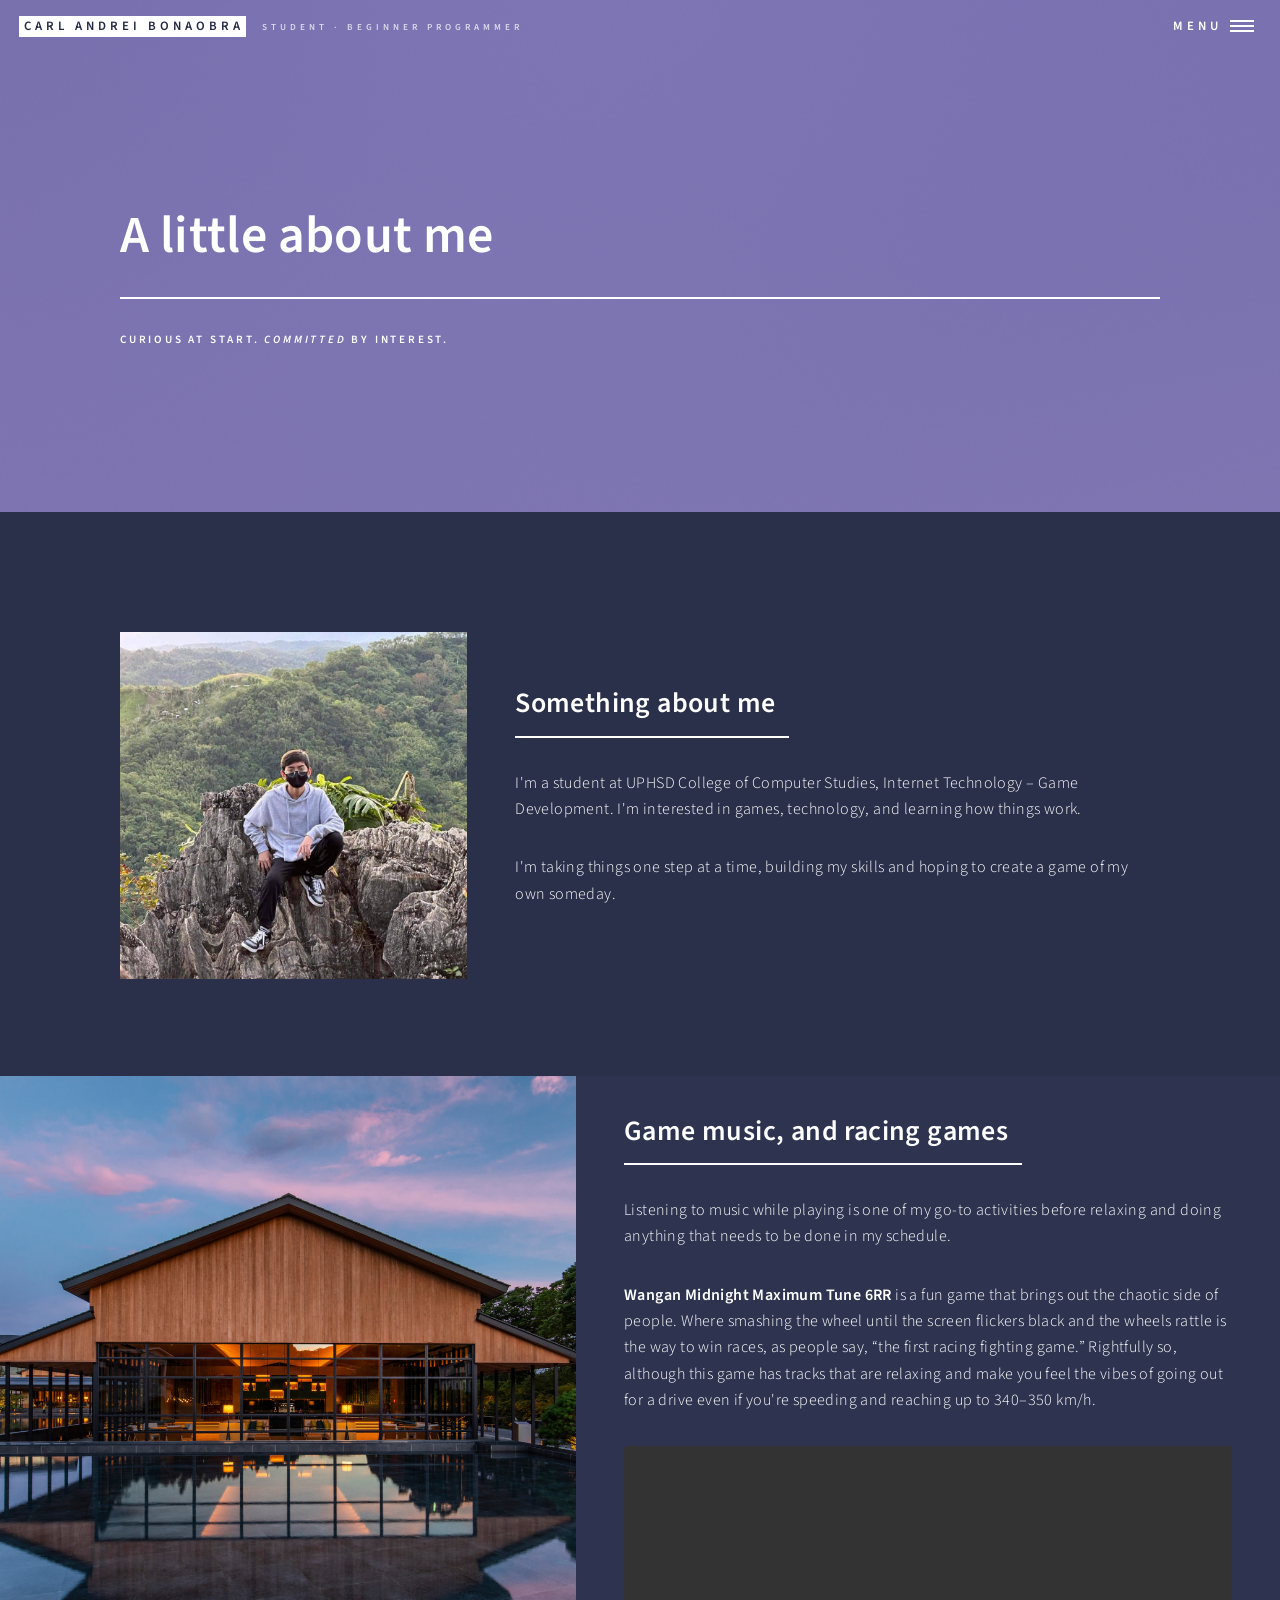
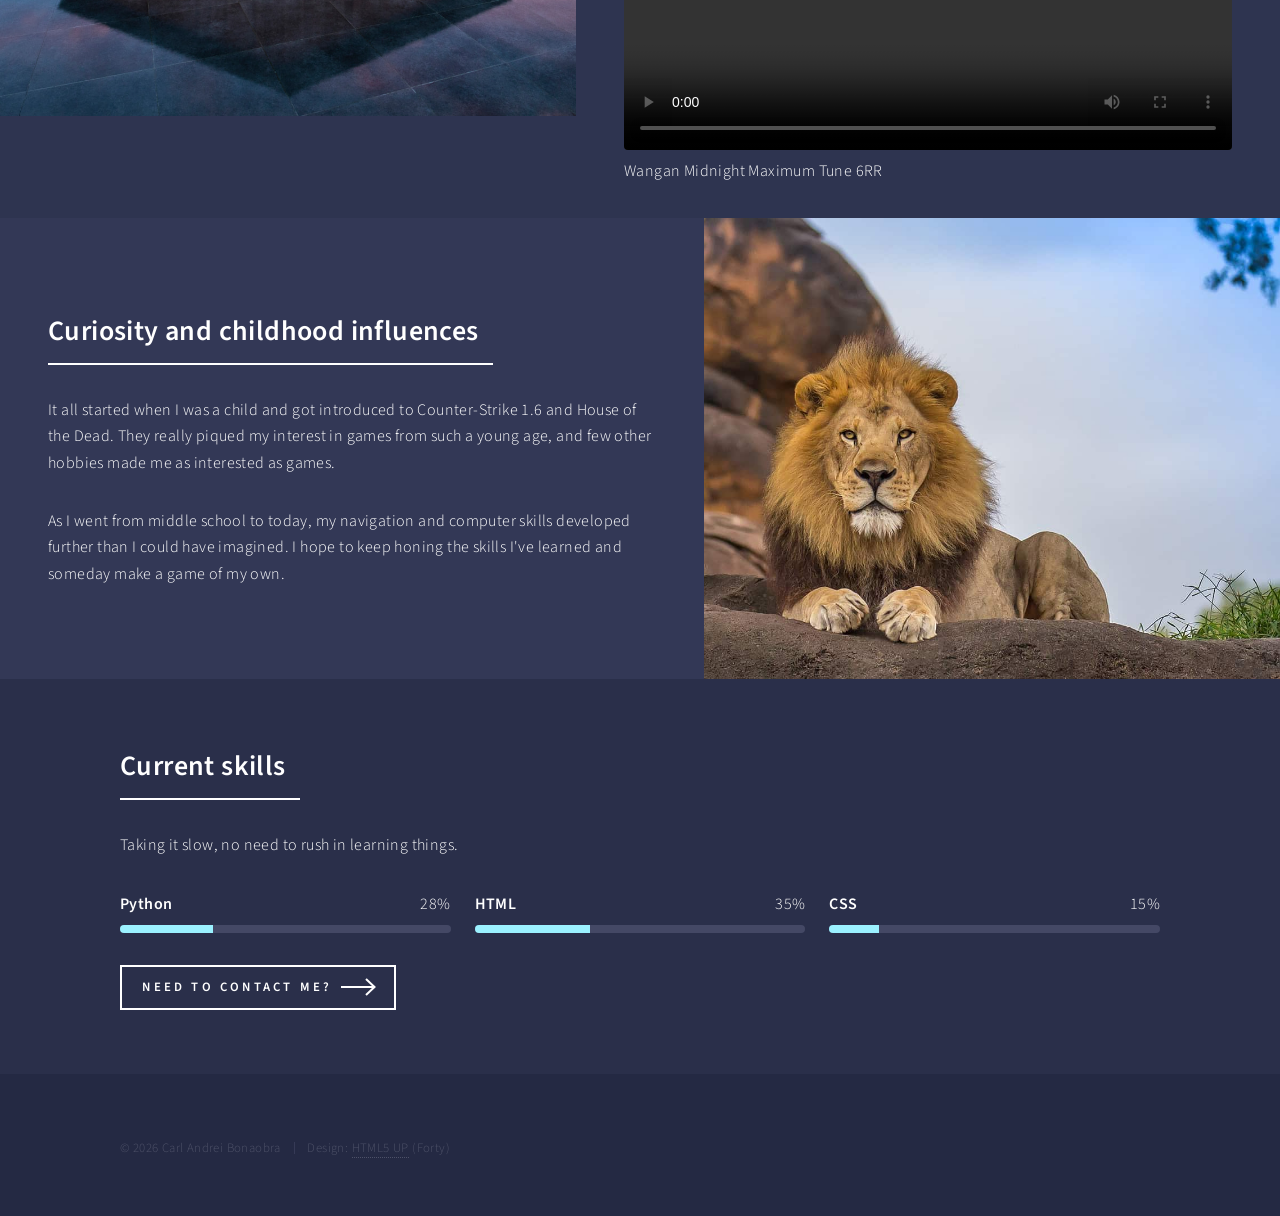
==== commit 5f514d5c: "Update about.html" ====
--- a/about.html
+++ b/about.html
@@ -53,7 +53,6 @@
 </section></div>
 
 <footer id="footer"><div class="inner">
-<ul class="icons"><li><a href="mailto:carlandrei2006@gmail.com" class="icon solid alt fa-envelope"><span class="label">Email</span></a></li></ul>
 <ul class="copyright"><li>© 2026 Carl Andrei Bonaobra</li><li>Design: <a href="https://html5up.net">HTML5 UP</a> (Forty)</li></ul>
 </div></footer>
 </div>
@@ -66,4 +65,4 @@
 <script src="assets/js/main.js"></script>
 <script src="assets/js/site.js"></script>
 
-</body></html>+</body></html>
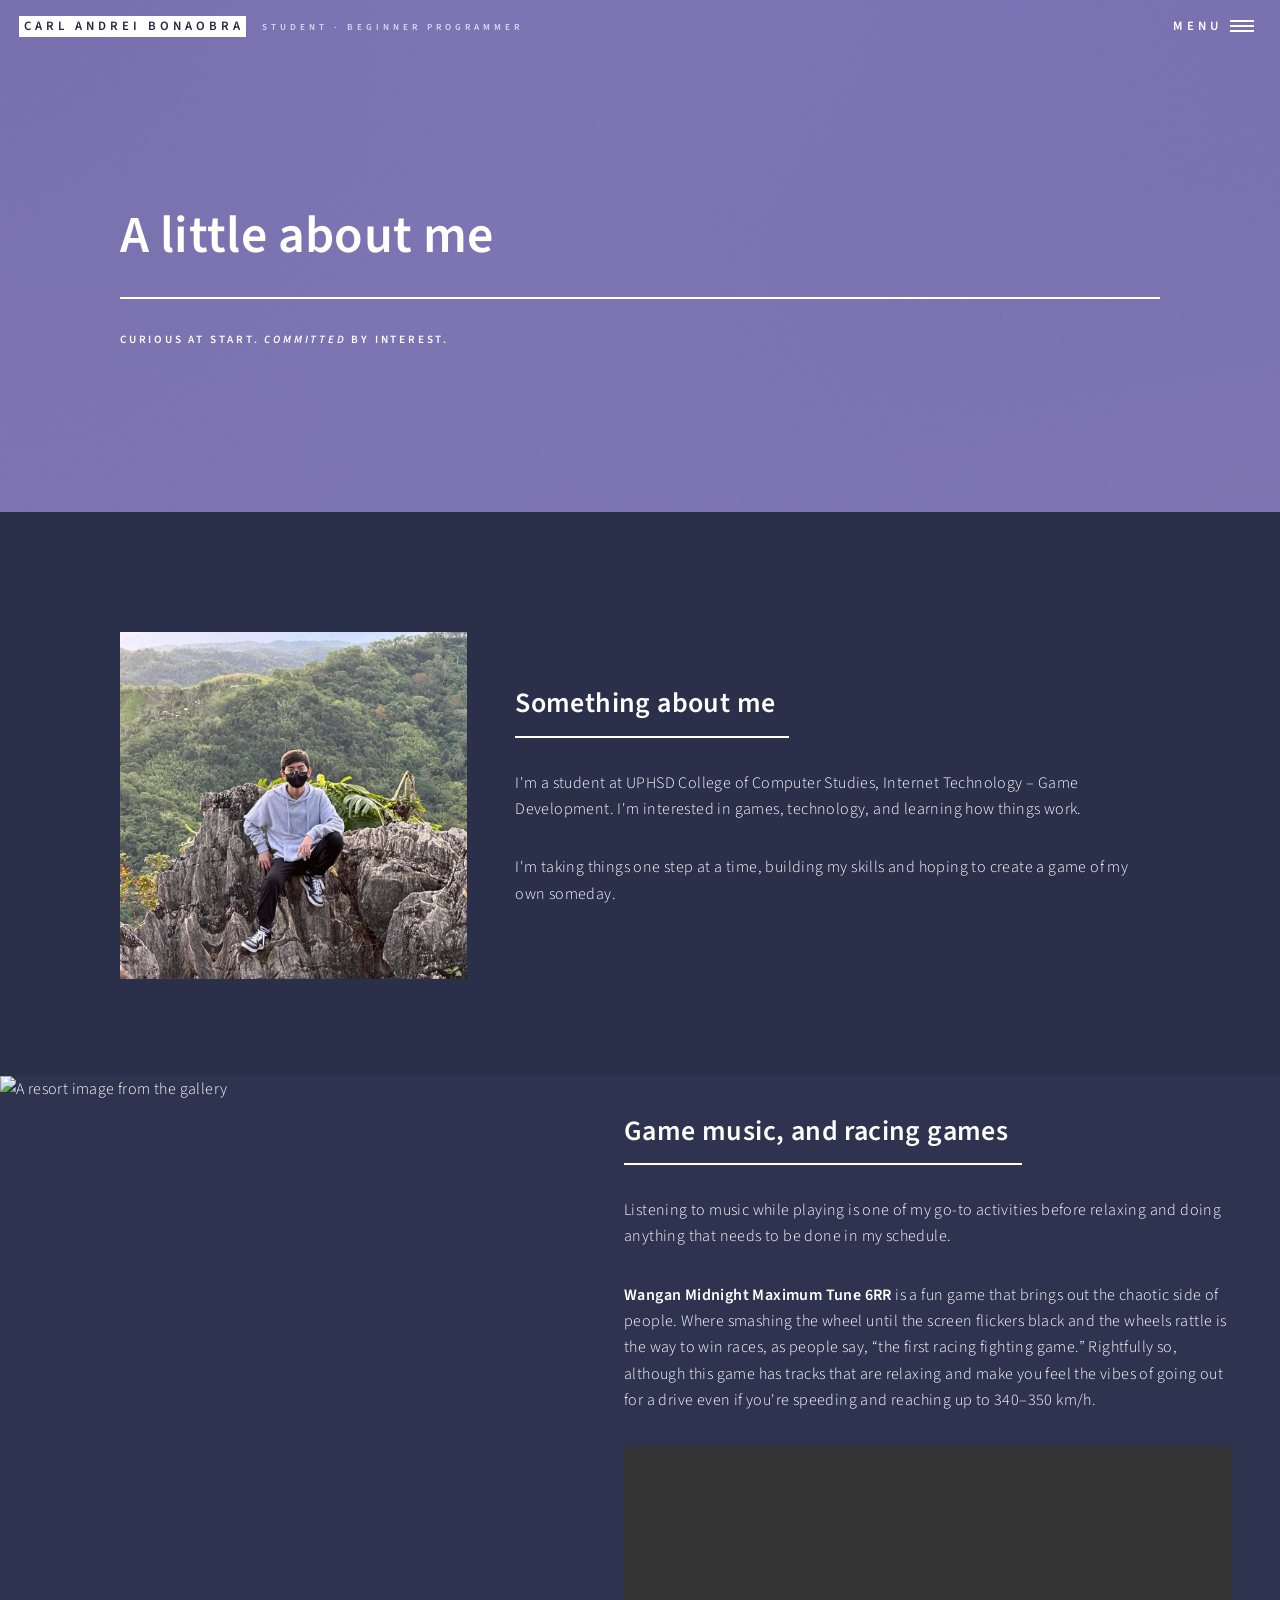
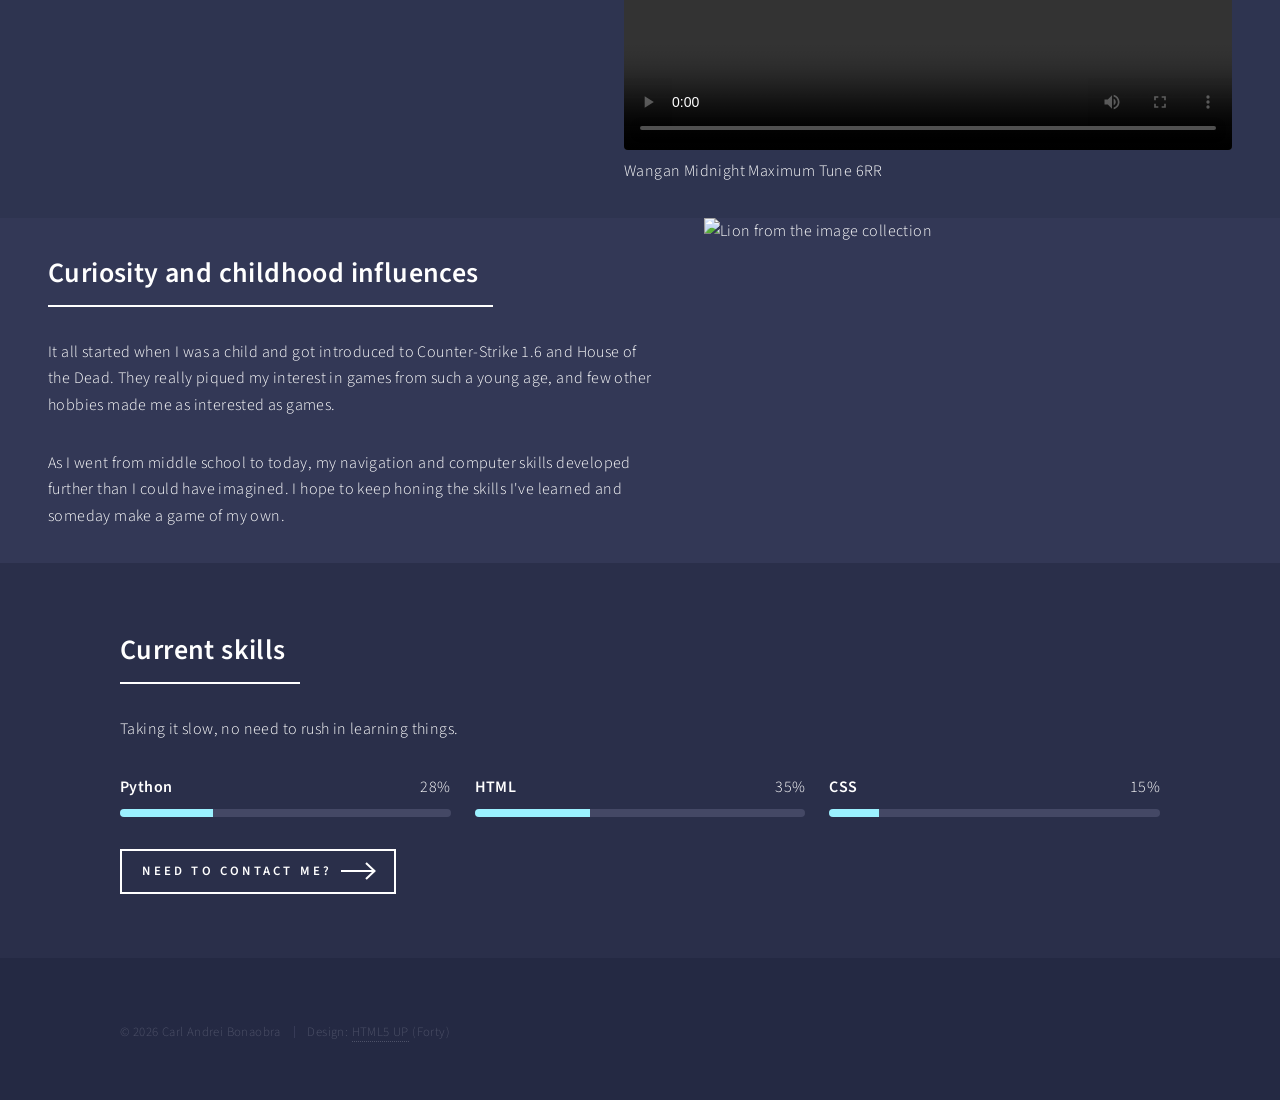
==== commit df03d00f: "Update about.html" ====
--- a/about.html
+++ b/about.html
@@ -29,7 +29,7 @@
 <p>I'm a student at UPHSD College of Computer Studies, Internet Technology – Game Development. I'm interested in games, technology, and learning how things work.</p>
 <p>I'm taking things one step at a time, building my skills and hoping to create a game of my own someday.</p></div></div></section>
 <section class="spotlights">
-<section><a href="portfolio.html" class="image"><img src="assets/img/site/ROKU%20KYOTO.jpg" alt="A resort image from the gallery" data-position="center center"></a><div class="content"><div class="inner"><header class="major"><h2>Game music, and racing games</h2></header>
+<section><a href="portfolio.html" class="image"><img src="assets/img/site/wmmt.jpg" alt="A resort image from the gallery" data-position="center center"></a><div class="content"><div class="inner"><header class="major"><h2>Game music, and racing games</h2></header>
 <p>Listening to music while playing is one of my go-to activities before relaxing and doing anything that needs to be done in my schedule.</p>
 <p><strong>Wangan Midnight Maximum Tune 6RR</strong> is a fun game that brings out the chaotic side of people. Where smashing the wheel until the screen flickers black and the wheels rattle is the way to win races, as people say, “the first racing fighting game.” Rightfully so, although this game has tracks that are relaxing and make you feel the vibes of going out for a drive even if you're speeding and reaching up to 340–350 km/h.</p>
 <div class="video-embed" style="margin-top:1.5rem;">
@@ -39,7 +39,7 @@
   </video>
   <p class="video-caption" style="margin-top:.5rem;"><small>Wangan Midnight Maximum Tune 6RR</small></p>
 </div></div></div></section>
-<section><a href="portfolio.html" class="image"><img src="assets/img/site/lion.jpg" alt="Lion from the image collection"></a><div class="content"><div class="inner"><header class="major"><h2>Curiosity and childhood influences</h2></header>
+<section><a href="portfolio.html" class="image"><img src="assets/img/site/hotd.jpg" alt="Lion from the image collection"></a><div class="content"><div class="inner"><header class="major"><h2>Curiosity and childhood influences</h2></header>
 <p>It all started when I was a child and got introduced to Counter-Strike 1.6 and House of the Dead. They really piqued my interest in games from such a young age, and few other hobbies made me as interested as games.</p>
 <p>As I went from middle school to today, my navigation and computer skills developed further than I could have imagined. I hope to keep honing the skills I've learned and someday make a game of my own.</p></div></div></section>
 </section>
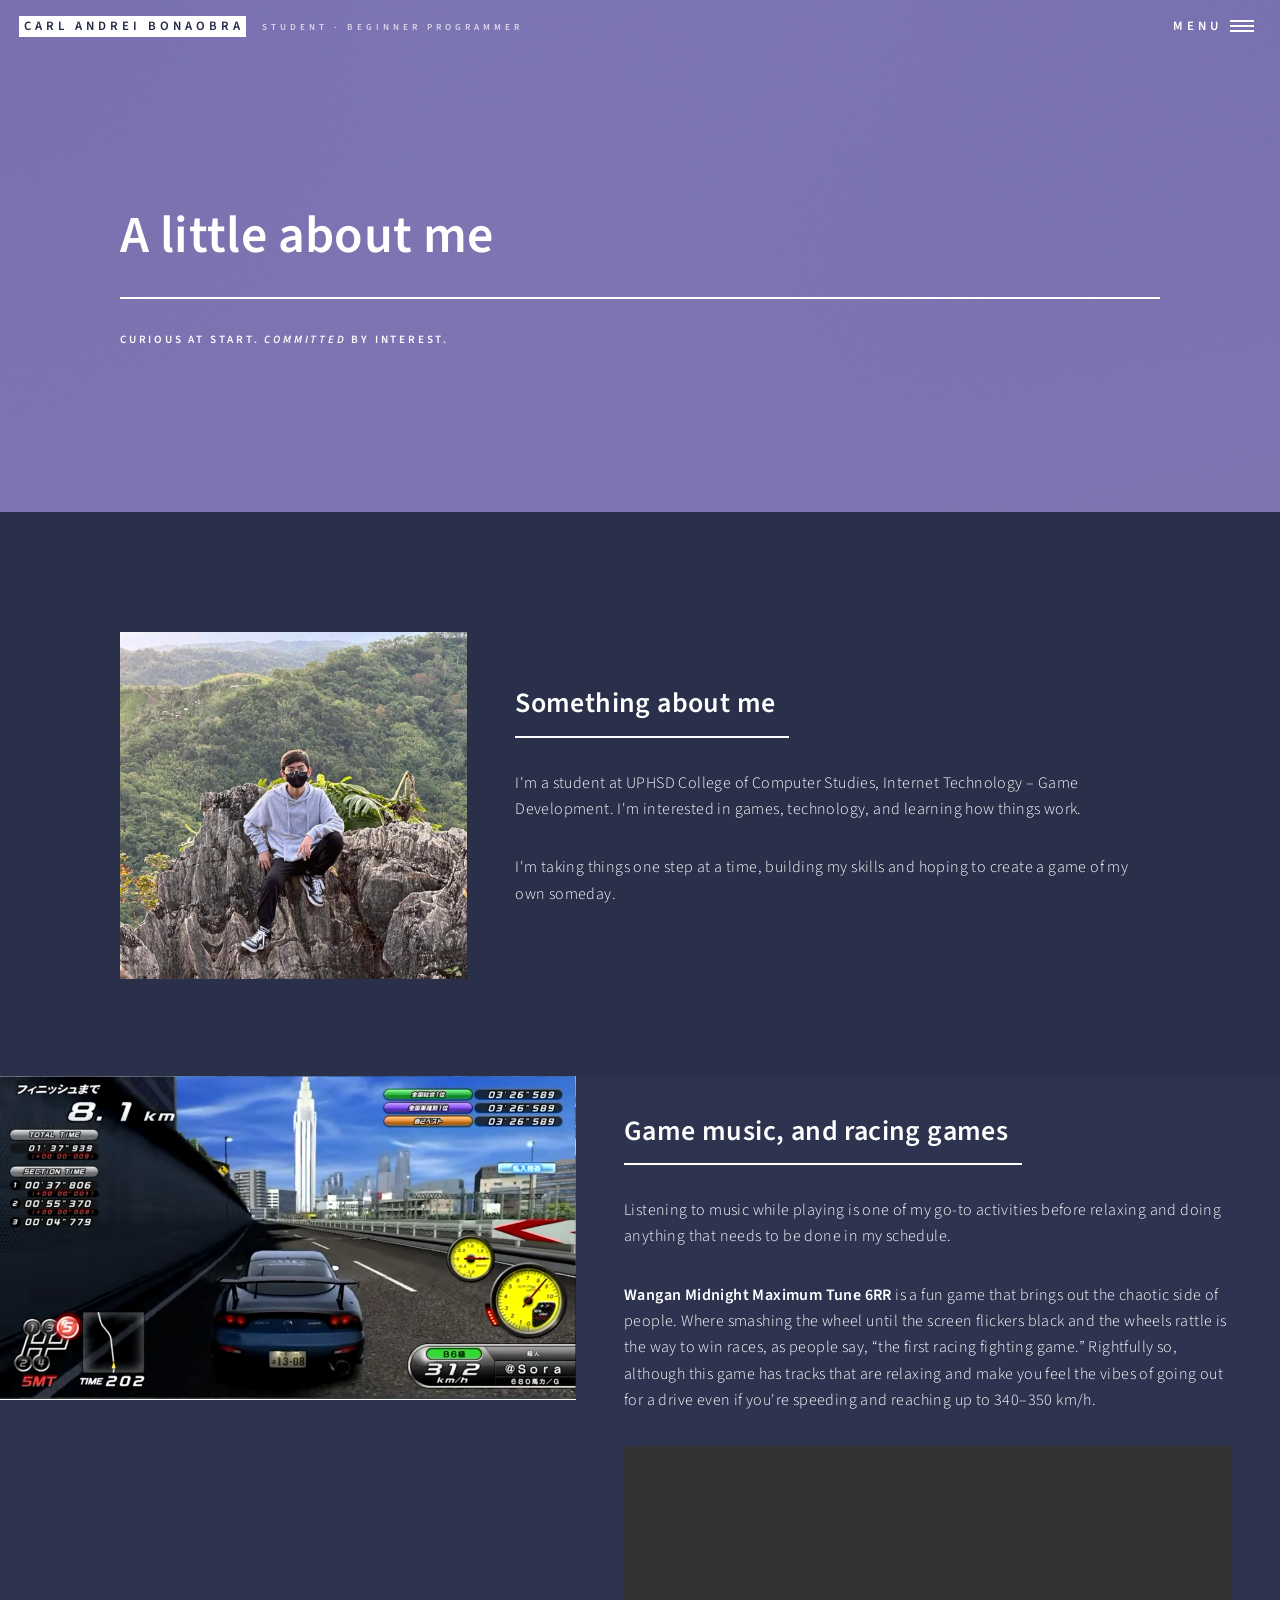
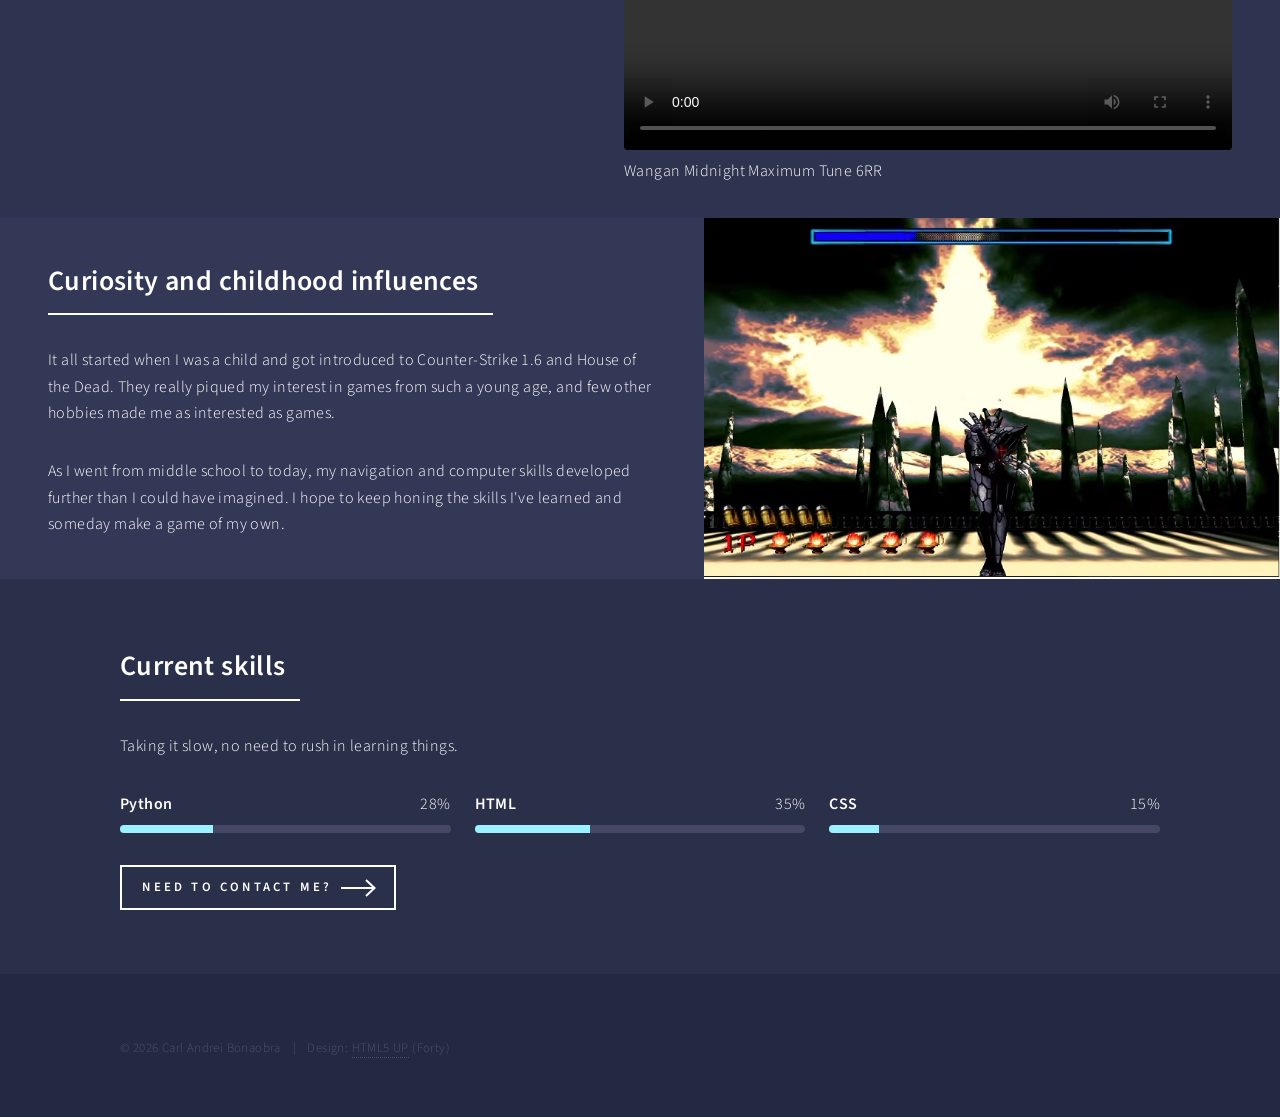
==== commit 9381a724: "Update about.html" ====
--- a/about.html
+++ b/about.html
@@ -39,7 +39,7 @@
   </video>
   <p class="video-caption" style="margin-top:.5rem;"><small>Wangan Midnight Maximum Tune 6RR</small></p>
 </div></div></div></section>
-<section><a href="portfolio.html" class="image"><img src="assets/img/site/hotd.jpg" alt="Lion from the image collection"></a><div class="content"><div class="inner"><header class="major"><h2>Curiosity and childhood influences</h2></header>
+<section><a href="portfolio.html" class="image"><img src="assets/img/site/hotd.jpg"></a><div class="content"><div class="inner"><header class="major"><h2>Curiosity and childhood influences</h2></header>
 <p>It all started when I was a child and got introduced to Counter-Strike 1.6 and House of the Dead. They really piqued my interest in games from such a young age, and few other hobbies made me as interested as games.</p>
 <p>As I went from middle school to today, my navigation and computer skills developed further than I could have imagined. I hope to keep honing the skills I've learned and someday make a game of my own.</p></div></div></section>
 </section>
